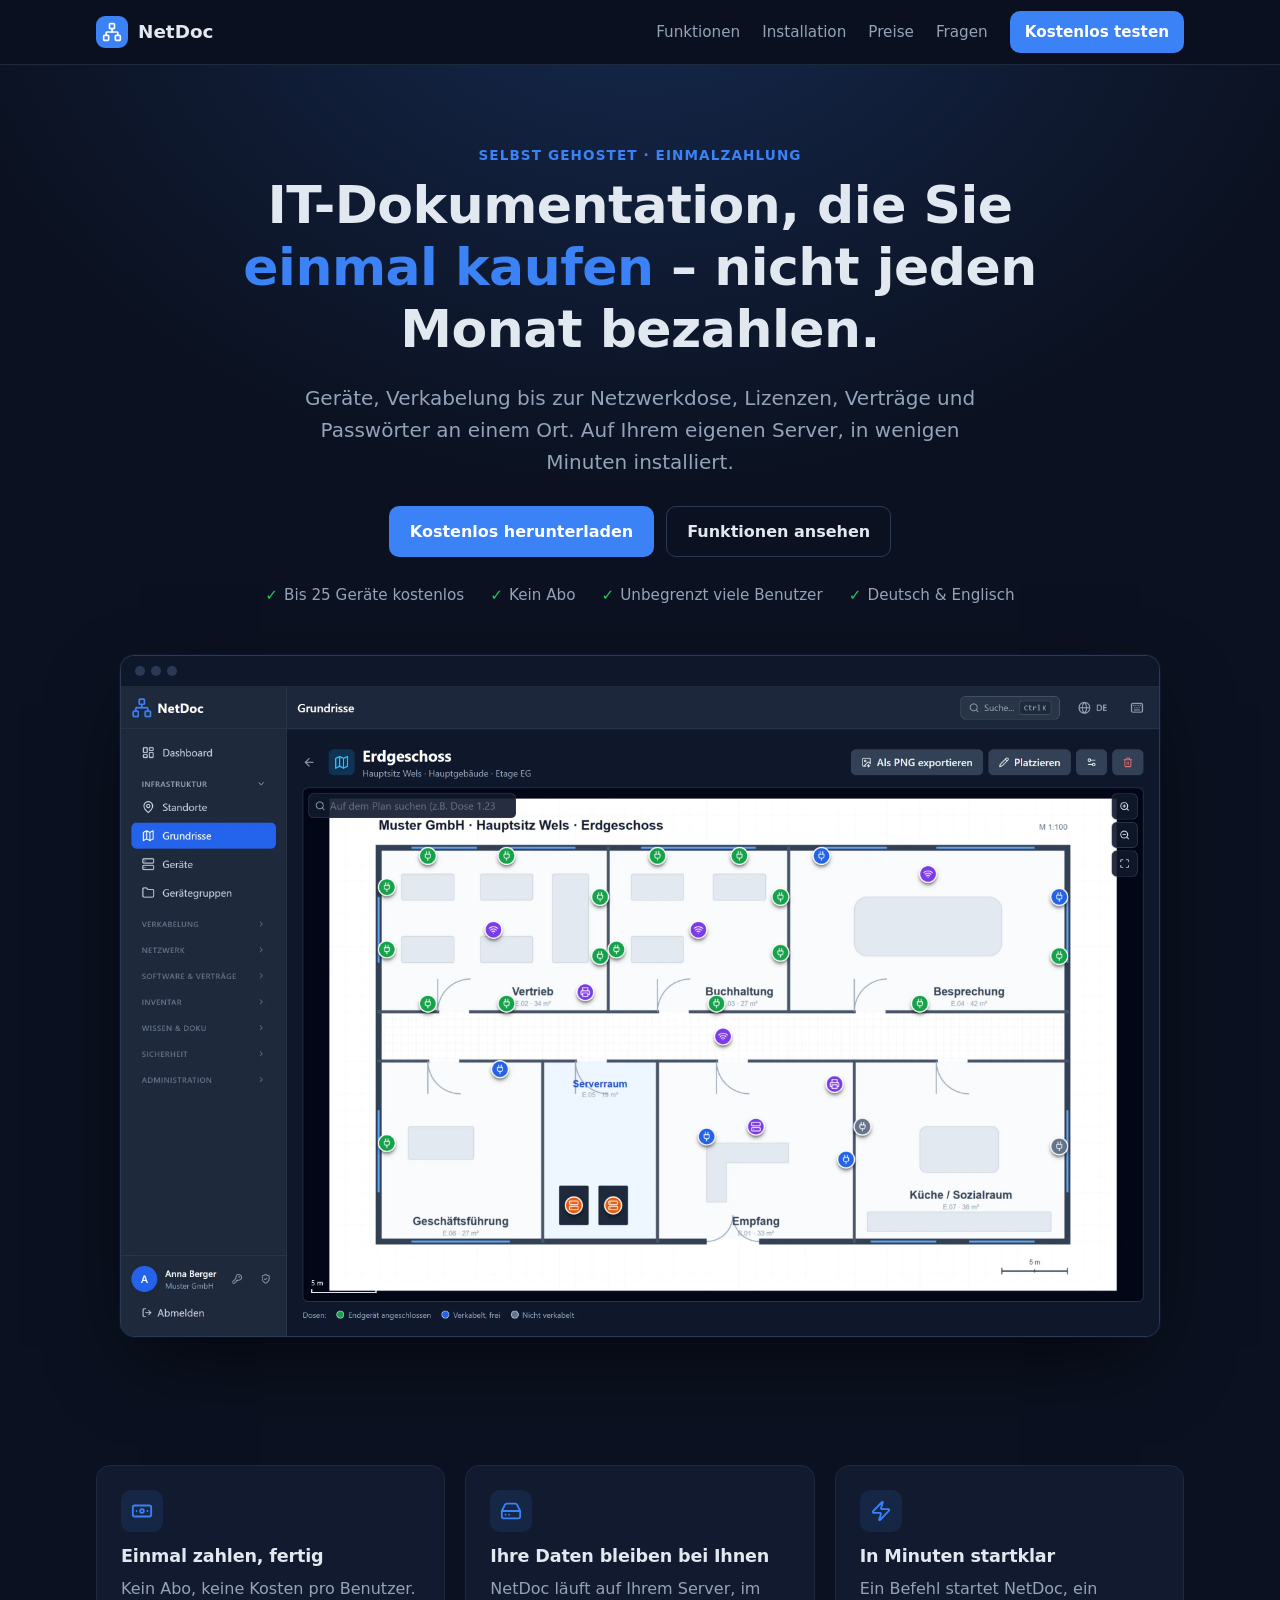
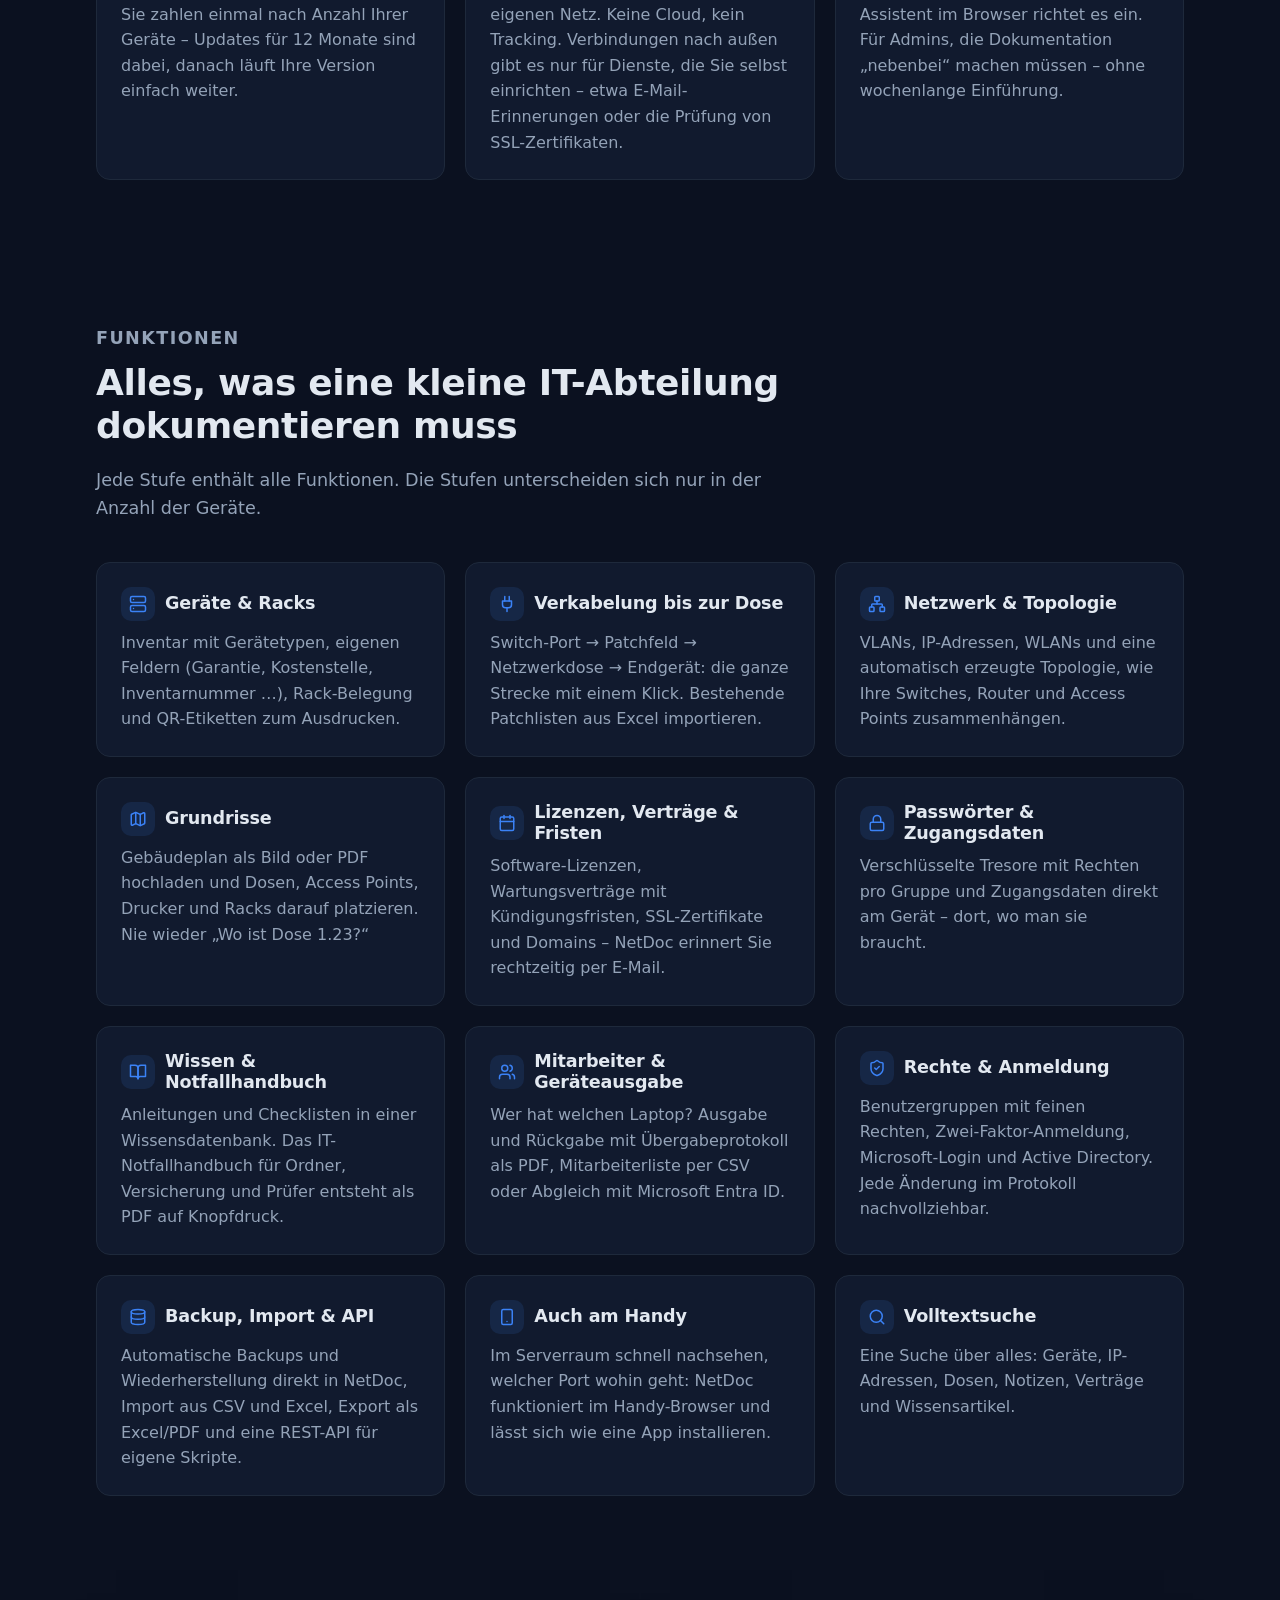
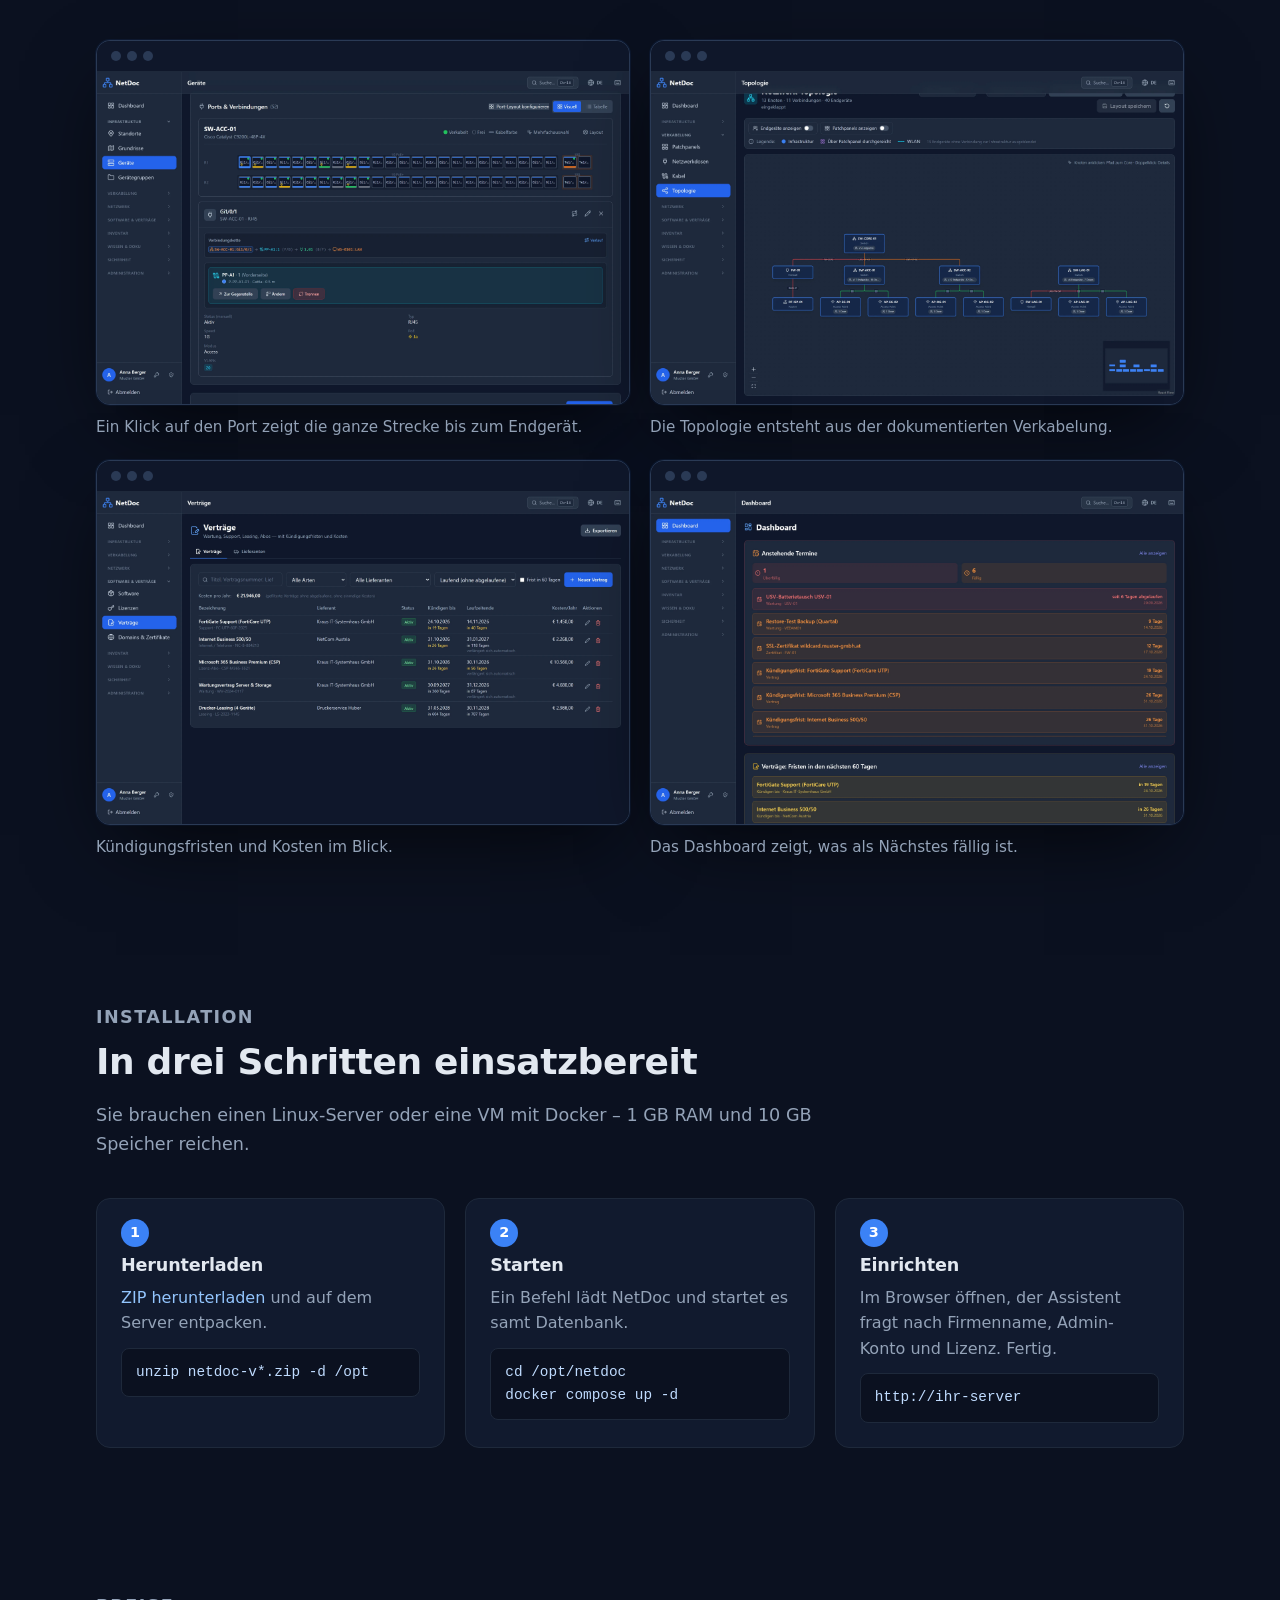
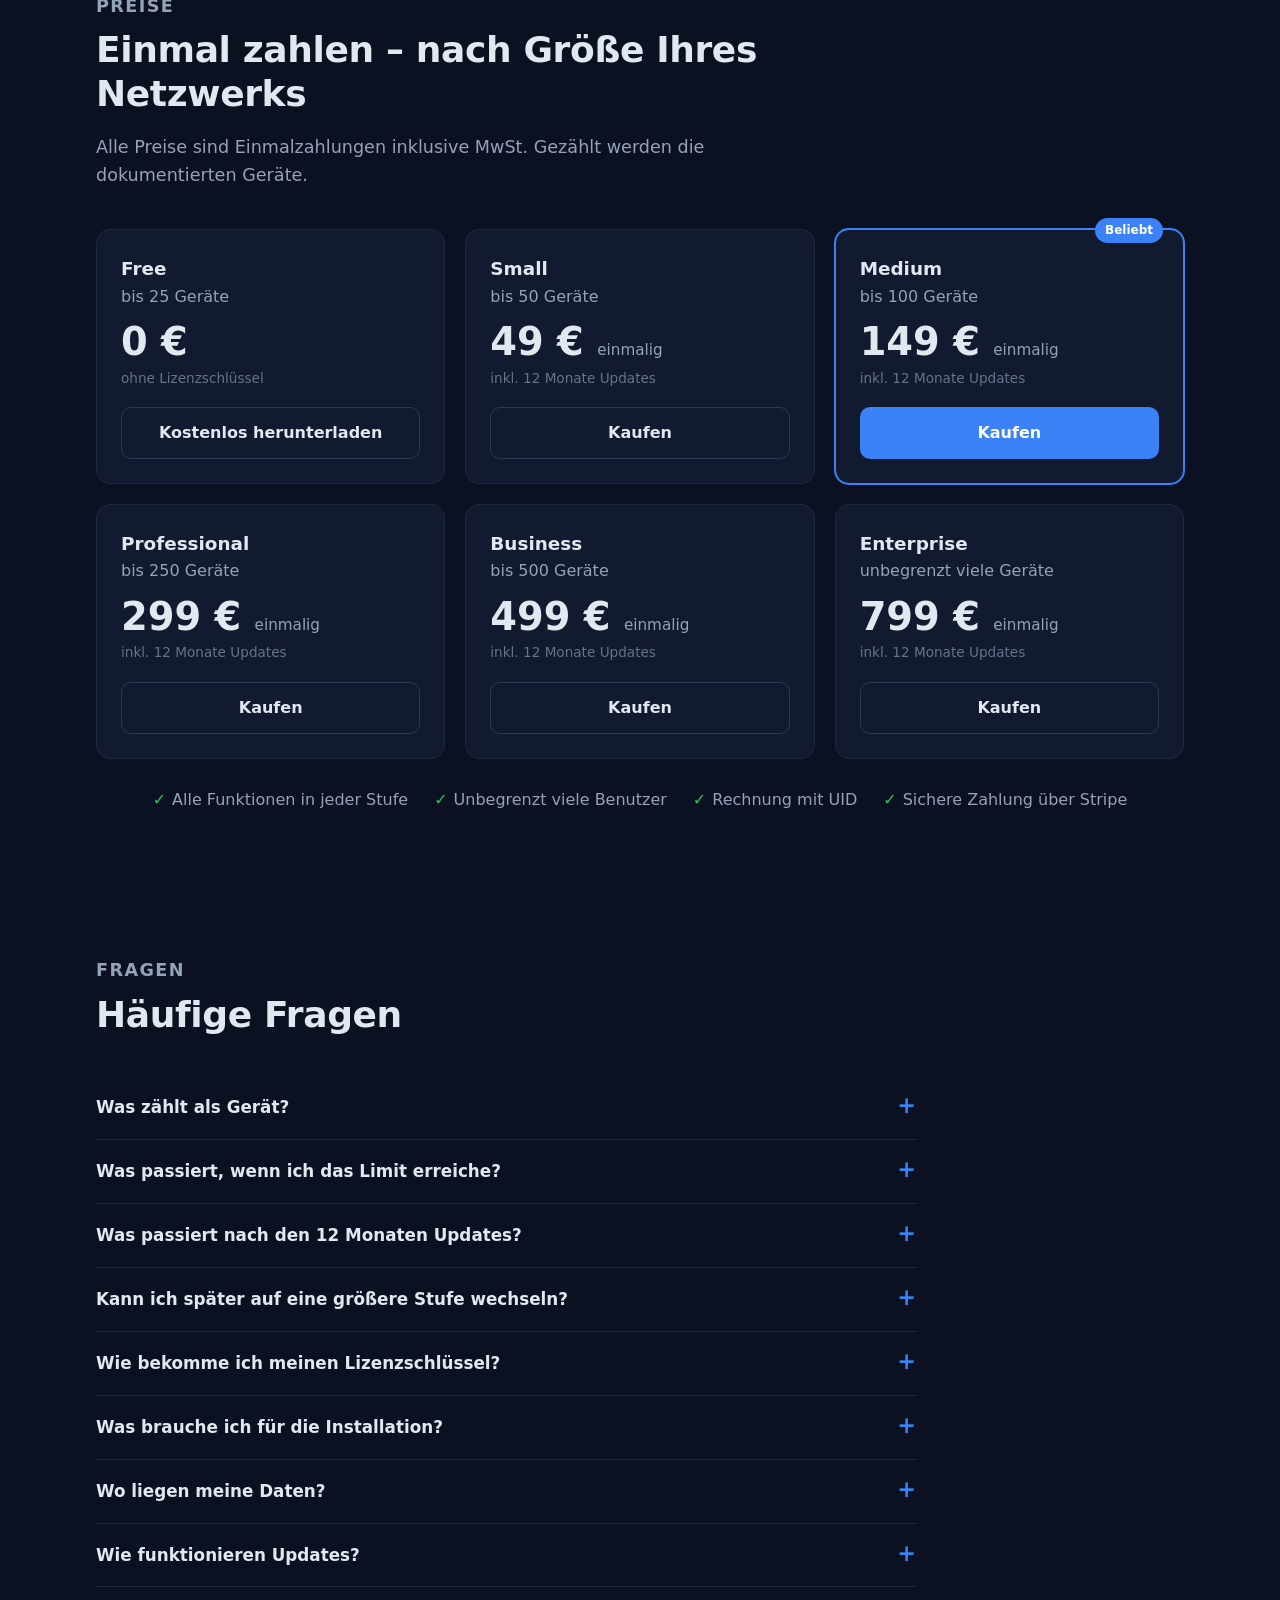
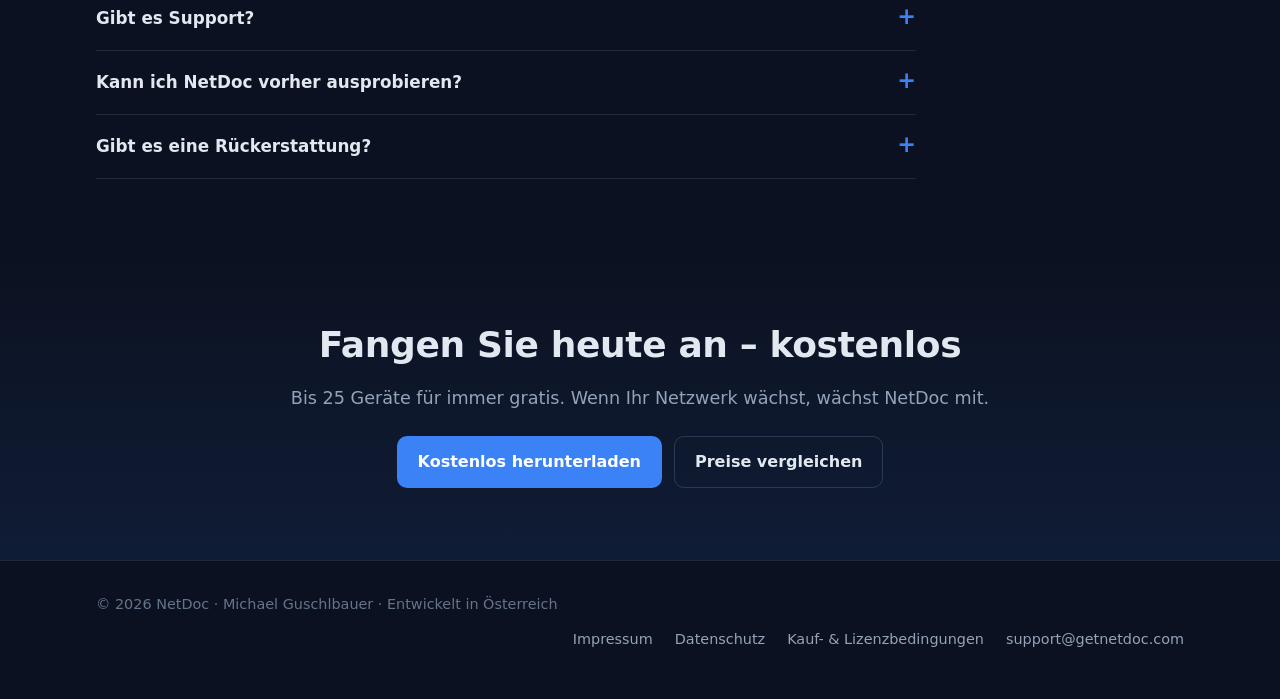
==== index.html @ 23aa2f51 "Website aktualisiert" ====
<!doctype html>
<html lang="de">
<head>
  <meta charset="utf-8">
  <meta name="viewport" content="width=device-width, initial-scale=1">
  <title>NetDoc – IT-Dokumentation ohne Abo</title>
  <meta name="description" content="Selbst gehostete IT-Dokumentation für kleine und mittlere Unternehmen: Geräte, Verkabelung bis zur Dose, Lizenzen, Verträge und Passwörter an einem Ort. Einmalzahlung, kein Abo, bis 25 Geräte kostenlos.">
  <link rel="canonical" href="https://getnetdoc.com/">
  <meta property="og:type" content="website">
  <meta property="og:url" content="https://getnetdoc.com/">
  <meta property="og:title" content="NetDoc – IT-Dokumentation ohne Abo">
  <meta property="og:description" content="Geräte, Verkabelung bis zur Dose, Lizenzen, Verträge und Passwörter an einem Ort. Selbst gehostet, Einmalzahlung, bis 25 Geräte kostenlos.">
  <meta property="og:image" content="https://getnetdoc.com/screenshots/grundriss.webp">
  <link rel="icon" href="favicon.svg" type="image/svg+xml">
  <link rel="stylesheet" href="style.css">
</head>
<body>

<header class="nav">
  <div class="wrap">
    <a class="brand" href="#top">
      <span class="logo"><svg viewBox="0 0 24 24" fill="none" stroke="#fff" stroke-width="2" stroke-linecap="round" stroke-linejoin="round"><rect x="16" y="16" width="6" height="6" rx="1"/><rect x="2" y="16" width="6" height="6" rx="1"/><rect x="9" y="2" width="6" height="6" rx="1"/><path d="M5 16v-3a1 1 0 0 1 1-1h12a1 1 0 0 1 1 1v3"/><path d="M12 12V8"/></svg></span>
      NetDoc
    </a>
    <nav class="nav-links">
      <a href="#funktionen">Funktionen</a>
      <a href="#installation">Installation</a>
      <a href="#preise">Preise</a>
      <a href="#faq">Fragen</a>
      <a class="btn btn-primary btn-sm" href="#preise">Kostenlos testen</a>
    </nav>
  </div>
</header>

<main id="top">

  <section class="hero">
    <div class="wrap">
      <p class="eyebrow">Selbst gehostet · Einmalzahlung</p>
      <h1>IT-Dokumentation, die Sie <span>einmal kaufen</span> – nicht jeden Monat bezahlen.</h1>
      <p class="lead">Geräte, Verkabelung bis zur Netzwerkdose, Lizenzen, Verträge und Passwörter an einem Ort. Auf Ihrem eigenen Server, in wenigen Minuten installiert.</p>
      <div class="ctas">
        <a class="btn btn-primary" href="https://github.com/guschlbauermichael93/getnetdoc-website/releases/latest/download/netdoc.zip">Kostenlos herunterladen</a>
        <a class="btn btn-ghost" href="#funktionen">Funktionen ansehen</a>
      </div>
      <div class="facts">
        <span>Bis 25 Geräte kostenlos</span>
        <span>Kein Abo</span>
        <span>Unbegrenzt viele Benutzer</span>
        <span>Deutsch &amp; Englisch</span>
      </div>
      <div class="shot">
        <div class="bar"><i></i><i></i><i></i></div>
        <img src="screenshots/grundriss.webp" width="1600" height="1000" alt="NetDoc: Grundriss eines Erdgeschosses mit Netzwerkdosen, Access Points, Druckern und Racks">
      </div>
    </div>
  </section>

  <section>
    <div class="wrap">
      <div class="pillars">
        <div class="card">
          <div class="icon"><svg viewBox="0 0 24 24" fill="none" stroke="currentColor" stroke-width="2" stroke-linecap="round" stroke-linejoin="round"><rect width="20" height="12" x="2" y="6" rx="2"/><circle cx="12" cy="12" r="2"/><path d="M6 12h.01M18 12h.01"/></svg></div>
          <h3>Einmal zahlen, fertig</h3>
          <p>Kein Abo, keine Kosten pro Benutzer. Sie zahlen einmal nach Anzahl Ihrer Geräte – Updates für 12 Monate sind dabei, danach läuft Ihre Version einfach weiter.</p>
        </div>
        <div class="card">
          <div class="icon"><svg viewBox="0 0 24 24" fill="none" stroke="currentColor" stroke-width="2" stroke-linecap="round" stroke-linejoin="round"><line x1="22" x2="2" y1="12" y2="12"/><path d="M5.45 5.11 2 12v6a2 2 0 0 0 2 2h16a2 2 0 0 0 2-2v-6l-3.45-6.89A2 2 0 0 0 16.76 4H7.24a2 2 0 0 0-1.79 1.11z"/><line x1="6" x2="6.01" y1="16" y2="16"/><line x1="10" x2="10.01" y1="16" y2="16"/></svg></div>
          <h3>Ihre Daten bleiben bei Ihnen</h3>
          <p>NetDoc läuft auf Ihrem Server, im eigenen Netz. Keine Cloud, kein Tracking. Verbindungen nach außen gibt es nur für Dienste, die Sie selbst einrichten – etwa E-Mail-Erinnerungen oder die Prüfung von SSL-Zertifikaten.</p>
        </div>
        <div class="card">
          <div class="icon"><svg viewBox="0 0 24 24" fill="none" stroke="currentColor" stroke-width="2" stroke-linecap="round" stroke-linejoin="round"><path d="M4 14a1 1 0 0 1-.78-1.63l9.9-10.2a.5.5 0 0 1 .86.46l-1.92 6.02A1 1 0 0 0 13 10h7a1 1 0 0 1 .78 1.63l-9.9 10.2a.5.5 0 0 1-.86-.46l1.92-6.02A1 1 0 0 0 11 14z"/></svg></div>
          <h3>In Minuten startklar</h3>
          <p>Ein Befehl startet NetDoc, ein Assistent im Browser richtet es ein. Für Admins, die Dokumentation „nebenbei“ machen müssen – ohne wochenlange Einführung.</p>
        </div>
      </div>
    </div>
  </section>

  <section id="funktionen">
    <div class="wrap">
      <div class="section-head">
        <p class="eyebrow">Funktionen</p>
        <h2>Alles, was eine kleine IT-Abteilung dokumentieren muss</h2>
        <p>Jede Stufe enthält alle Funktionen. Die Stufen unterscheiden sich nur in der Anzahl der Geräte.</p>
      </div>
      <div class="features">
        <div class="card">
          <h3><span class="icon"><svg viewBox="0 0 24 24" fill="none" stroke="currentColor" stroke-width="2" stroke-linecap="round" stroke-linejoin="round"><rect width="20" height="8" x="2" y="2" rx="2"/><rect width="20" height="8" x="2" y="14" rx="2"/><line x1="6" x2="6.01" y1="6" y2="6"/><line x1="6" x2="6.01" y1="18" y2="18"/></svg></span>Geräte &amp; Racks</h3>
          <p>Inventar mit Gerätetypen, eigenen Feldern (Garantie, Kostenstelle, Inventarnummer …), Rack-Belegung und QR-Etiketten zum Ausdrucken.</p>
        </div>
        <div class="card">
          <h3><span class="icon"><svg viewBox="0 0 24 24" fill="none" stroke="currentColor" stroke-width="2" stroke-linecap="round" stroke-linejoin="round"><path d="M12 22v-5"/><path d="M9 8V2"/><path d="M15 8V2"/><path d="M18 8v5a4 4 0 0 1-4 4h-4a4 4 0 0 1-4-4V8Z"/></svg></span>Verkabelung bis zur Dose</h3>
          <p>Switch-Port → Patchfeld → Netzwerkdose → Endgerät: die ganze Strecke mit einem Klick. Bestehende Patchlisten aus Excel importieren.</p>
        </div>
        <div class="card">
          <h3><span class="icon"><svg viewBox="0 0 24 24" fill="none" stroke="currentColor" stroke-width="2" stroke-linecap="round" stroke-linejoin="round"><rect x="16" y="16" width="6" height="6" rx="1"/><rect x="2" y="16" width="6" height="6" rx="1"/><rect x="9" y="2" width="6" height="6" rx="1"/><path d="M5 16v-3a1 1 0 0 1 1-1h12a1 1 0 0 1 1 1v3"/><path d="M12 12V8"/></svg></span>Netzwerk &amp; Topologie</h3>
          <p>VLANs, IP-Adressen, WLANs und eine automatisch erzeugte Topologie, wie Ihre Switches, Router und Access Points zusammenhängen.</p>
        </div>
        <div class="card">
          <h3><span class="icon"><svg viewBox="0 0 24 24" fill="none" stroke="currentColor" stroke-width="2" stroke-linecap="round" stroke-linejoin="round"><path d="M14.106 5.553a2 2 0 0 0 1.788 0l3.659-1.83A1 1 0 0 1 21 4.619v12.764a1 1 0 0 1-.553.894l-4.553 2.277a2 2 0 0 1-1.788 0l-4.212-2.106a2 2 0 0 0-1.788 0l-3.659 1.83A1 1 0 0 1 3 19.381V6.618a1 1 0 0 1 .553-.894l4.553-2.277a2 2 0 0 1 1.788 0z"/><path d="M15 5.764v15"/><path d="M9 3.236v15"/></svg></span>Grundrisse</h3>
          <p>Gebäudeplan als Bild oder PDF hochladen und Dosen, Access Points, Drucker und Racks darauf platzieren. Nie wieder „Wo ist Dose 1.23?“</p>
        </div>
        <div class="card">
          <h3><span class="icon"><svg viewBox="0 0 24 24" fill="none" stroke="currentColor" stroke-width="2" stroke-linecap="round" stroke-linejoin="round"><rect width="18" height="18" x="3" y="4" rx="2"/><path d="M16 2v4"/><path d="M8 2v4"/><path d="M3 10h18"/></svg></span>Lizenzen, Verträge &amp; Fristen</h3>
          <p>Software-Lizenzen, Wartungsverträge mit Kündigungsfristen, SSL-Zertifikate und Domains – NetDoc erinnert Sie rechtzeitig per E-Mail.</p>
        </div>
        <div class="card">
          <h3><span class="icon"><svg viewBox="0 0 24 24" fill="none" stroke="currentColor" stroke-width="2" stroke-linecap="round" stroke-linejoin="round"><rect width="18" height="11" x="3" y="11" rx="2" ry="2"/><path d="M7 11V7a5 5 0 0 1 10 0v4"/></svg></span>Passwörter &amp; Zugangsdaten</h3>
          <p>Verschlüsselte Tresore mit Rechten pro Gruppe und Zugangsdaten direkt am Gerät – dort, wo man sie braucht.</p>
        </div>
        <div class="card">
          <h3><span class="icon"><svg viewBox="0 0 24 24" fill="none" stroke="currentColor" stroke-width="2" stroke-linecap="round" stroke-linejoin="round"><path d="M2 3h6a4 4 0 0 1 4 4v14a3 3 0 0 0-3-3H2z"/><path d="M22 3h-6a4 4 0 0 0-4 4v14a3 3 0 0 1 3-3h7z"/></svg></span>Wissen &amp; Notfallhandbuch</h3>
          <p>Anleitungen und Checklisten in einer Wissensdatenbank. Das IT-Notfallhandbuch für Ordner, Versicherung und Prüfer entsteht als PDF auf Knopfdruck.</p>
        </div>
        <div class="card">
          <h3><span class="icon"><svg viewBox="0 0 24 24" fill="none" stroke="currentColor" stroke-width="2" stroke-linecap="round" stroke-linejoin="round"><path d="M16 21v-2a4 4 0 0 0-4-4H6a4 4 0 0 0-4 4v2"/><circle cx="9" cy="7" r="4"/><path d="M22 21v-2a4 4 0 0 0-3-3.87"/><path d="M16 3.13a4 4 0 0 1 0 7.75"/></svg></span>Mitarbeiter &amp; Geräteausgabe</h3>
          <p>Wer hat welchen Laptop? Ausgabe und Rückgabe mit Übergabeprotokoll als PDF, Mitarbeiterliste per CSV oder Abgleich mit Microsoft Entra ID.</p>
        </div>
        <div class="card">
          <h3><span class="icon"><svg viewBox="0 0 24 24" fill="none" stroke="currentColor" stroke-width="2" stroke-linecap="round" stroke-linejoin="round"><path d="M20 13c0 5-3.5 7.5-7.66 8.95a1 1 0 0 1-.67-.01C7.5 20.5 4 18 4 13V6a1 1 0 0 1 1-1c2 0 4.5-1.2 6.24-2.72a1.17 1.17 0 0 1 1.52 0C14.51 3.81 17 5 19 5a1 1 0 0 1 1 1z"/><path d="m9 12 2 2 4-4"/></svg></span>Rechte &amp; Anmeldung</h3>
          <p>Benutzergruppen mit feinen Rechten, Zwei-Faktor-Anmeldung, Microsoft-Login und Active Directory. Jede Änderung im Protokoll nachvollziehbar.</p>
        </div>
        <div class="card">
          <h3><span class="icon"><svg viewBox="0 0 24 24" fill="none" stroke="currentColor" stroke-width="2" stroke-linecap="round" stroke-linejoin="round"><ellipse cx="12" cy="5" rx="9" ry="3"/><path d="M3 5V19A9 3 0 0 0 21 19V5"/><path d="M3 12A9 3 0 0 0 21 12"/></svg></span>Backup, Import &amp; API</h3>
          <p>Automatische Backups und Wiederherstellung direkt in NetDoc, Import aus CSV und Excel, Export als Excel/PDF und eine REST-API für eigene Skripte.</p>
        </div>
        <div class="card">
          <h3><span class="icon"><svg viewBox="0 0 24 24" fill="none" stroke="currentColor" stroke-width="2" stroke-linecap="round" stroke-linejoin="round"><rect width="14" height="20" x="5" y="2" rx="2" ry="2"/><path d="M12 18h.01"/></svg></span>Auch am Handy</h3>
          <p>Im Serverraum schnell nachsehen, welcher Port wohin geht: NetDoc funktioniert im Handy-Browser und lässt sich wie eine App installieren.</p>
        </div>
        <div class="card">
          <h3><span class="icon"><svg viewBox="0 0 24 24" fill="none" stroke="currentColor" stroke-width="2" stroke-linecap="round" stroke-linejoin="round"><circle cx="11" cy="11" r="8"/><path d="m21 21-4.3-4.3"/></svg></span>Volltextsuche</h3>
          <p>Eine Suche über alles: Geräte, IP-Adressen, Dosen, Notizen, Verträge und Wissensartikel.</p>
        </div>
      </div>
    </div>
  </section>

  <section>
    <div class="wrap">
      <div class="gallery">
        <figure>
          <div class="shot"><div class="bar"><i></i><i></i><i></i></div><img src="screenshots/ports.webp" width="1600" height="1000" loading="lazy" alt="Switch mit 48 Ports und Verbindungskette von Port Gi1/0/1 über Patchfeld und Dose bis zum PC"></div>
          <figcaption>Ein Klick auf den Port zeigt die ganze Strecke bis zum Endgerät.</figcaption>
        </figure>
        <figure>
          <div class="shot"><div class="bar"><i></i><i></i><i></i></div><img src="screenshots/topologie.webp" width="1600" height="1000" loading="lazy" alt="Netzwerk-Topologie mit Firewall, Core-Switch, Access-Switches und Access Points"></div>
          <figcaption>Die Topologie entsteht aus der dokumentierten Verkabelung.</figcaption>
        </figure>
        <figure>
          <div class="shot"><div class="bar"><i></i><i></i><i></i></div><img src="screenshots/vertraege.webp" width="1600" height="1000" loading="lazy" alt="Vertragsliste mit Kündigungsfristen, Laufzeitende und Kosten pro Jahr"></div>
          <figcaption>Kündigungsfristen und Kosten im Blick.</figcaption>
        </figure>
        <figure>
          <div class="shot"><div class="bar"><i></i><i></i><i></i></div><img src="screenshots/dashboard.webp" width="1600" height="1000" loading="lazy" alt="Dashboard mit überfälligen und fälligen Terminen"></div>
          <figcaption>Das Dashboard zeigt, was als Nächstes fällig ist.</figcaption>
        </figure>
      </div>
    </div>
  </section>

  <section id="installation">
    <div class="wrap">
      <div class="section-head">
        <p class="eyebrow">Installation</p>
        <h2>In drei Schritten einsatzbereit</h2>
        <p>Sie brauchen einen Linux-Server oder eine VM mit Docker – 1 GB RAM und 10 GB Speicher reichen.</p>
      </div>
      <div class="steps">
        <div class="card">
          <h3>Herunterladen</h3>
          <p><a href="https://github.com/guschlbauermichael93/getnetdoc-website/releases/latest/download/netdoc.zip">ZIP herunterladen</a> und auf dem Server entpacken.</p>
          <pre class="cmd">unzip netdoc-v*.zip -d /opt</pre>
        </div>
        <div class="card">
          <h3>Starten</h3>
          <p>Ein Befehl lädt NetDoc und startet es samt Datenbank.</p>
          <pre class="cmd">cd /opt/netdoc
docker compose up -d</pre>
        </div>
        <div class="card">
          <h3>Einrichten</h3>
          <p>Im Browser öffnen, der Assistent fragt nach Firmenname, Admin-Konto und Lizenz. Fertig.</p>
          <pre class="cmd">http://ihr-server</pre>
        </div>
      </div>
    </div>
  </section>

  <section id="preise">
    <div class="wrap">
      <div class="section-head">
        <p class="eyebrow">Preise</p>
        <h2>Einmal zahlen – nach Größe Ihres Netzwerks</h2>
        <p>Alle Preise sind Einmalzahlungen inklusive MwSt. Gezählt werden die dokumentierten Geräte.</p>
      </div>
      <div class="prices">
        <div class="card price">
          <div class="tier">Free</div>
          <div class="devices">bis 25 Geräte</div>
          <div class="amount">0 €</div>
          <div class="note">ohne Lizenzschlüssel</div>
          <a class="btn btn-ghost" href="#" data-checkout="free">Kostenlos herunterladen</a>
        </div>
        <div class="card price">
          <div class="tier">Small</div>
          <div class="devices">bis 50 Geräte</div>
          <div class="amount">49 € <small>einmalig</small></div>
          <div class="note">inkl. 12 Monate Updates</div>
          <a class="btn btn-ghost" href="#" data-checkout="small">Kaufen</a>
        </div>
        <div class="card price featured">
          <span class="badge">Beliebt</span>
          <div class="tier">Medium</div>
          <div class="devices">bis 100 Geräte</div>
          <div class="amount">149 € <small>einmalig</small></div>
          <div class="note">inkl. 12 Monate Updates</div>
          <a class="btn btn-primary" href="#" data-checkout="medium">Kaufen</a>
        </div>
        <div class="card price">
          <div class="tier">Professional</div>
          <div class="devices">bis 250 Geräte</div>
          <div class="amount">299 € <small>einmalig</small></div>
          <div class="note">inkl. 12 Monate Updates</div>
          <a class="btn btn-ghost" href="#" data-checkout="professional">Kaufen</a>
        </div>
        <div class="card price">
          <div class="tier">Business</div>
          <div class="devices">bis 500 Geräte</div>
          <div class="amount">499 € <small>einmalig</small></div>
          <div class="note">inkl. 12 Monate Updates</div>
          <a class="btn btn-ghost" href="#" data-checkout="business">Kaufen</a>
        </div>
        <div class="card price">
          <div class="tier">Enterprise</div>
          <div class="devices">unbegrenzt viele Geräte</div>
          <div class="amount">799 € <small>einmalig</small></div>
          <div class="note">inkl. 12 Monate Updates</div>
          <a class="btn btn-ghost" href="#" data-checkout="enterprise">Kaufen</a>
        </div>
      </div>
      <div class="included">
        <span>Alle Funktionen in jeder Stufe</span>
        <span>Unbegrenzt viele Benutzer</span>
        <span>Rechnung mit UID</span>
        <span>Sichere Zahlung über Stripe</span>
      </div>
    </div>
  </section>

  <section id="faq">
    <div class="wrap">
      <div class="section-head">
        <p class="eyebrow">Fragen</p>
        <h2>Häufige Fragen</h2>
      </div>
      <div class="faq">
        <details>
          <summary>Was zählt als Gerät?</summary>
          <p>Jedes Gerät, das Sie in NetDoc anlegen: Switches, Router, Server, PCs, Drucker, Access Points usw. Patchfelder, Netzwerkdosen, Kabel, Racks, Software und Verträge zählen nicht.</p>
        </details>
        <details>
          <summary>Was passiert, wenn ich das Limit erreiche?</summary>
          <p>Alles bleibt lesbar und bearbeitbar – nur neue Geräte lassen sich nicht mehr anlegen. Mit einem größeren Lizenzschlüssel geht es sofort weiter, ohne Neuinstallation.</p>
        </details>
        <details>
          <summary>Was passiert nach den 12 Monaten Updates?</summary>
          <p>Ihre installierte Version läuft unbegrenzt weiter, ohne Einschränkung. Nur für neuere Versionen ist eine Verlängerung der Updates nötig.</p>
        </details>
        <details>
          <summary>Kann ich später auf eine größere Stufe wechseln?</summary>
          <p>Ja. Sie zahlen nur die Differenz zur größeren Stufe – eine kurze E-Mail genügt, Sie bekommen einen neuen Schlüssel.</p>
        </details>
        <details>
          <summary>Wie bekomme ich meinen Lizenzschlüssel?</summary>
          <p>NetDoc selbst laden Sie jederzeit kostenlos herunter. Nach dem Kauf erhalten Sie Ihren persönlichen Lizenzschlüssel per E-Mail, in der Regel innerhalb von 24 Stunden. Eingetragen wird er im Setup-Assistenten oder später unter Einstellungen → Lizenz.</p>
        </details>
        <details>
          <summary>Was brauche ich für die Installation?</summary>
          <p>Einen Linux-Server oder eine VM mit Docker und Docker Compose (getestet mit Ubuntu und Debian), 1 GB RAM und 10 GB Speicher. Läuft auf Intel/AMD und ARM. Eine Internetverbindung ist nur zum Herunterladen und für Updates nötig.</p>
        </details>
        <details>
          <summary>Wo liegen meine Daten?</summary>
          <p>Ausschließlich auf Ihrem Server. NetDoc schickt keine Daten an uns oder an Dritte. Passwörter und Zugangsdaten werden verschlüsselt gespeichert.</p>
        </details>
        <details>
          <summary>Wie funktionieren Updates?</summary>
          <p>Mit zwei Befehlen: <code>docker compose pull</code> und <code>docker compose up -d</code>. Datenbank-Änderungen spielt NetDoc beim Start automatisch ein. Vorher ein Backup anzulegen, geht mit einem Klick unter Einstellungen → Backup.</p>
        </details>
        <details>
          <summary>Gibt es Support?</summary>
          <p>Bei Fragen zur Installation und bei Fehlern helfen wir per E-Mail an <a href="mailto:support@getnetdoc.com">support@getnetdoc.com</a> – nach bestem Bemühen, ohne garantierte Reaktionszeiten. Die ausführliche Anleitung liegt jedem Download bei.</p>
        </details>
        <details>
          <summary>Kann ich NetDoc vorher ausprobieren?</summary>
          <p>Ja – die Free-Version hat alle Funktionen und ist bis 25 Geräte dauerhaft kostenlos. Wenn sie Ihnen gefällt, tragen Sie einfach einen Lizenzschlüssel ein, Ihre Daten bleiben erhalten.</p>
        </details>
        <details>
          <summary>Gibt es eine Rückerstattung?</summary>
          <p>Wenn NetDoc nicht passt, erstatten wir den Kaufpreis innerhalb von 14 Tagen ohne Angabe von Gründen.</p>
        </details>
      </div>
    </div>
  </section>

  <section class="cta-band">
    <div class="wrap">
      <h2>Fangen Sie heute an – kostenlos</h2>
      <p>Bis 25 Geräte für immer gratis. Wenn Ihr Netzwerk wächst, wächst NetDoc mit.</p>
      <div class="ctas">
        <a class="btn btn-primary" href="#" data-checkout="free">Kostenlos herunterladen</a>
        <a class="btn btn-ghost" href="#preise">Preise vergleichen</a>
      </div>
    </div>
  </section>

</main>

<footer>
  <div class="wrap">
    <span>© 2026 NetDoc · Michael Guschlbauer · Entwickelt in Österreich</span>
    <nav>
      <a href="impressum.html">Impressum</a>
      <a href="datenschutz.html">Datenschutz</a>
      <a href="kaufbedingungen.html">Kauf- &amp; Lizenzbedingungen</a>
      <a href="mailto:support@getnetdoc.com">support@getnetdoc.com</a>
    </nav>
  </div>
</footer>

<script>
  // Kauf-Links: Stripe → Produkt → Payment Link (je Stufe einer). free = Download (immer neuestes ZIP)
  const CHECKOUT = {
    free: 'https://github.com/guschlbauermichael93/getnetdoc-website/releases/latest/download/netdoc.zip',
    small: '',
    medium: '',
    professional: '',
    business: '',
    enterprise: '',
  };
  document.querySelectorAll('[data-checkout]').forEach((a) => {
    const url = CHECKOUT[a.dataset.checkout];
    if (url) a.href = url;
    else a.addEventListener('click', (e) => { e.preventDefault(); a.textContent = 'Bald verfügbar'; });
  });
</script>
</body>
</html>
---- style.css ----
/* NetDoc — Produktseite. Bewusst ohne externe Schriften/Skripte (DSGVO). */
:root {
  --bg: #0b1120;
  --bg-2: #0f172a;
  --card: #111a2e;
  --card-2: #16213a;
  --line: #1e293b;
  --line-2: #2a3a55;
  --text: #e2e8f0;
  --muted: #94a3b8;
  --dim: #64748b;
  --primary: #3b82f6;
  --primary-2: #2563eb;
  --accent: #22c55e;
  --warn: #facc15;
  --radius: 14px;
  --max: 1120px;
}

* { box-sizing: border-box; }
html { scroll-behavior: smooth; }
body {
  margin: 0;
  background: var(--bg);
  color: var(--text);
  font: 16px/1.6 system-ui, -apple-system, "Segoe UI", Roboto, "Helvetica Neue", Arial, sans-serif;
  -webkit-font-smoothing: antialiased;
}
a { color: #93c5fd; text-decoration: none; }
a:hover { text-decoration: underline; }
img { max-width: 100%; display: block; }
h1, h2, h3 { line-height: 1.2; margin: 0 0 .5em; letter-spacing: -0.01em; }
h1 { font-size: clamp(2rem, 5vw, 3.25rem); }
h2 { font-size: clamp(1.6rem, 3.5vw, 2.25rem); }
h3 { font-size: 1.1rem; }
p { margin: 0 0 1em; }
code, pre { font-family: ui-monospace, SFMono-Regular, Consolas, "Liberation Mono", monospace; }

.wrap { max-width: var(--max); margin: 0 auto; padding: 0 16px; }
section { padding: 72px 0; }
.section-head { max-width: 720px; margin-bottom: 40px; }
.section-head p { color: var(--muted); font-size: 1.1rem; }
.eyebrow { color: var(--primary); font-weight: 600; font-size: .85rem; letter-spacing: .08em; text-transform: uppercase; margin-bottom: .5em; }

/* Platzhalter, die vor dem Veröffentlichen ersetzt werden müssen */
.todo { background: var(--warn); color: #1a1a1a; padding: 0 .3em; border-radius: 4px; font-weight: 600; }

/* Kopfzeile */
.nav {
  position: sticky; top: 0; z-index: 10;
  background: rgba(11, 17, 32, .85);
  backdrop-filter: blur(10px);
  border-bottom: 1px solid var(--line);
}
.nav .wrap { display: flex; align-items: center; gap: 24px; height: 64px; }
.brand { display: flex; align-items: center; gap: 10px; color: var(--text); font-weight: 700; font-size: 1.15rem; }
.brand:hover { text-decoration: none; }
.brand .logo { width: 32px; height: 32px; border-radius: 9px; background: var(--primary); display: grid; place-items: center; }
.brand .logo svg { width: 20px; height: 20px; }
.nav-links { display: flex; gap: 22px; margin-left: auto; align-items: center; }
.nav-links a { color: var(--muted); font-size: .95rem; }
.nav-links a:hover { color: var(--text); text-decoration: none; }
.nav-links a.btn-primary, .nav-links a.btn-primary:hover { color: #fff; }

.btn {
  display: inline-flex; align-items: center; justify-content: center; gap: 8px;
  padding: 12px 20px; border-radius: 10px; font-weight: 600; font-size: 1rem;
  border: 1px solid transparent; cursor: pointer; white-space: nowrap;
}
.btn:hover { text-decoration: none; }
.btn-primary { background: var(--primary); color: #fff; }
.btn-primary:hover { background: var(--primary-2); }
.btn-ghost { background: transparent; color: var(--text); border-color: var(--line-2); }
.btn-ghost:hover { background: var(--card); }
.btn-sm { padding: 8px 14px; font-size: .9rem; }

/* Hero */
.hero { padding: 80px 0 56px; background: radial-gradient(ellipse 80% 60% at 50% -10%, rgba(59,130,246,.22), transparent 70%); }
.hero .wrap { text-align: center; }
.hero h1 { max-width: 820px; margin: 0 auto .4em; }
.hero h1 span { color: var(--primary); }
.hero .lead { color: var(--muted); font-size: clamp(1.05rem, 2.2vw, 1.25rem); max-width: 720px; margin: 0 auto 28px; }
.hero .ctas { display: flex; gap: 12px; justify-content: center; flex-wrap: wrap; }
.hero .facts { display: flex; gap: 10px 26px; justify-content: center; flex-wrap: wrap; margin-top: 26px; color: var(--muted); font-size: .95rem; }
.hero .facts span::before { content: "✓"; color: var(--accent); font-weight: 700; margin-right: 6px; }

.shot {
  margin: 48px auto 0; max-width: 1040px;
  border: 1px solid var(--line-2); border-radius: var(--radius);
  background: var(--card); overflow: hidden;
  box-shadow: 0 30px 80px -20px rgba(0,0,0,.7), 0 0 0 1px rgba(59,130,246,.08);
}
.shot .bar { display: flex; gap: 6px; padding: 10px 14px; border-bottom: 1px solid var(--line); background: var(--bg-2); }
.shot .bar i { width: 10px; height: 10px; border-radius: 50%; background: var(--line-2); }
.shot img, .shot .placeholder { aspect-ratio: 16 / 10; width: 100%; height: auto; object-fit: cover; object-position: top left; }
.placeholder {
  display: grid; place-items: center; text-align: center; padding: 24px;
  color: var(--dim); font-size: .95rem;
  background: repeating-linear-gradient(45deg, var(--card), var(--card) 12px, var(--card-2) 12px, var(--card-2) 24px);
}

/* Vorteile */
.pillars { display: grid; grid-template-columns: repeat(3, 1fr); gap: 20px; }
.card { background: var(--card); border: 1px solid var(--line); border-radius: var(--radius); padding: 24px; }
.card p { color: var(--muted); margin: 0; }
.icon { width: 42px; height: 42px; border-radius: 10px; display: grid; place-items: center; background: rgba(59,130,246,.12); color: var(--primary); margin-bottom: 14px; }
.icon svg { width: 22px; height: 22px; }

/* Funktionen */
.features { display: grid; grid-template-columns: repeat(3, 1fr); gap: 20px; }
.features .card h3 { display: flex; align-items: center; gap: 10px; }
.features .card .icon { margin: 0; width: 34px; height: 34px; flex: none; }
.features .card .icon svg { width: 18px; height: 18px; }
.features .card p { margin-top: 8px; }

/* Bildergalerie */
.gallery { display: grid; grid-template-columns: repeat(2, 1fr); gap: 20px; }
.gallery figure { margin: 0; }
.gallery .shot { margin: 0; }
.gallery figcaption { color: var(--muted); font-size: .95rem; margin-top: 10px; }

/* Installation */
.steps { display: grid; grid-template-columns: repeat(3, 1fr); gap: 20px; counter-reset: step; }
.steps .card { position: relative; padding-top: 56px; }
.steps .card::before {
  counter-increment: step; content: counter(step);
  position: absolute; top: 20px; left: 24px;
  width: 28px; height: 28px; border-radius: 50%;
  background: var(--primary); color: #fff; font-weight: 700; font-size: .9rem;
  display: grid; place-items: center;
}
pre.cmd {
  margin: 12px 0 0; padding: 12px 14px; border-radius: 8px;
  background: var(--bg); border: 1px solid var(--line); color: #bfdbfe;
  font-size: .9rem; overflow-x: auto;
}

/* Preise */
.prices { display: grid; grid-template-columns: repeat(3, 1fr); gap: 20px; }
.price { display: flex; flex-direction: column; }
.price.featured { border-color: var(--primary); box-shadow: 0 0 0 1px var(--primary); position: relative; }
.price .badge { position: absolute; top: -12px; right: 20px; background: var(--primary); color: #fff; font-size: .75rem; font-weight: 700; padding: 3px 10px; border-radius: 999px; }
.price .tier { font-weight: 700; font-size: 1.15rem; }
.price .devices { color: var(--muted); margin-bottom: 14px; }
.price .amount { font-size: 2.4rem; font-weight: 800; line-height: 1; }
.price .amount small { font-size: .95rem; font-weight: 500; color: var(--muted); }
.price .note { color: var(--dim); font-size: .85rem; margin: 6px 0 18px; }
.price .btn { margin-top: auto; }
.included { margin-top: 28px; display: flex; flex-wrap: wrap; gap: 10px 26px; justify-content: center; color: var(--muted); }
.included span::before { content: "✓"; color: var(--accent); font-weight: 700; margin-right: 6px; }

/* FAQ */
.faq { max-width: 820px; }
.faq details { border-bottom: 1px solid var(--line); padding: 18px 0; }
.faq summary { cursor: pointer; font-weight: 600; font-size: 1.05rem; list-style: none; display: flex; justify-content: space-between; gap: 16px; }
.faq summary::-webkit-details-marker { display: none; }
.faq summary::after { content: "+"; color: var(--primary); font-size: 1.4rem; line-height: 1; }
.faq details[open] summary::after { content: "−"; }
.faq details p { color: var(--muted); margin: 12px 0 0; }

/* Abschluss */
.cta-band { text-align: center; background: linear-gradient(180deg, transparent, rgba(59,130,246,.10)); }
.cta-band p { color: var(--muted); font-size: 1.1rem; }
.cta-band .ctas { display: flex; gap: 12px; justify-content: center; flex-wrap: wrap; margin-top: 24px; }

/* Fußzeile */
footer { border-top: 1px solid var(--line); padding: 32px 0 48px; color: var(--dim); font-size: .9rem; }
footer .wrap { display: flex; flex-wrap: wrap; gap: 12px 28px; align-items: center; }
footer nav { display: flex; flex-wrap: wrap; gap: 8px 22px; margin-left: auto; }
footer a { color: var(--muted); }

/* Rechtstexte */
.legal { max-width: 760px; padding-top: 48px; }
.legal h1 { font-size: 2rem; margin-bottom: 24px; }
.legal h2 { font-size: 1.25rem; margin-top: 32px; }
.legal p, .legal li { color: #cbd5e1; }
.legal ul { padding-left: 1.2em; }

@media (max-width: 900px) {
  .pillars, .features, .steps, .prices { grid-template-columns: 1fr 1fr; }
}
@media (max-width: 640px) {
  section { padding: 56px 0; }
  .nav-links a:not(.btn) { display: none; }
  .pillars, .features, .steps, .prices, .gallery { grid-template-columns: 1fr; }
  .hero { padding-top: 56px; }
  footer nav { margin-left: 0; }
}
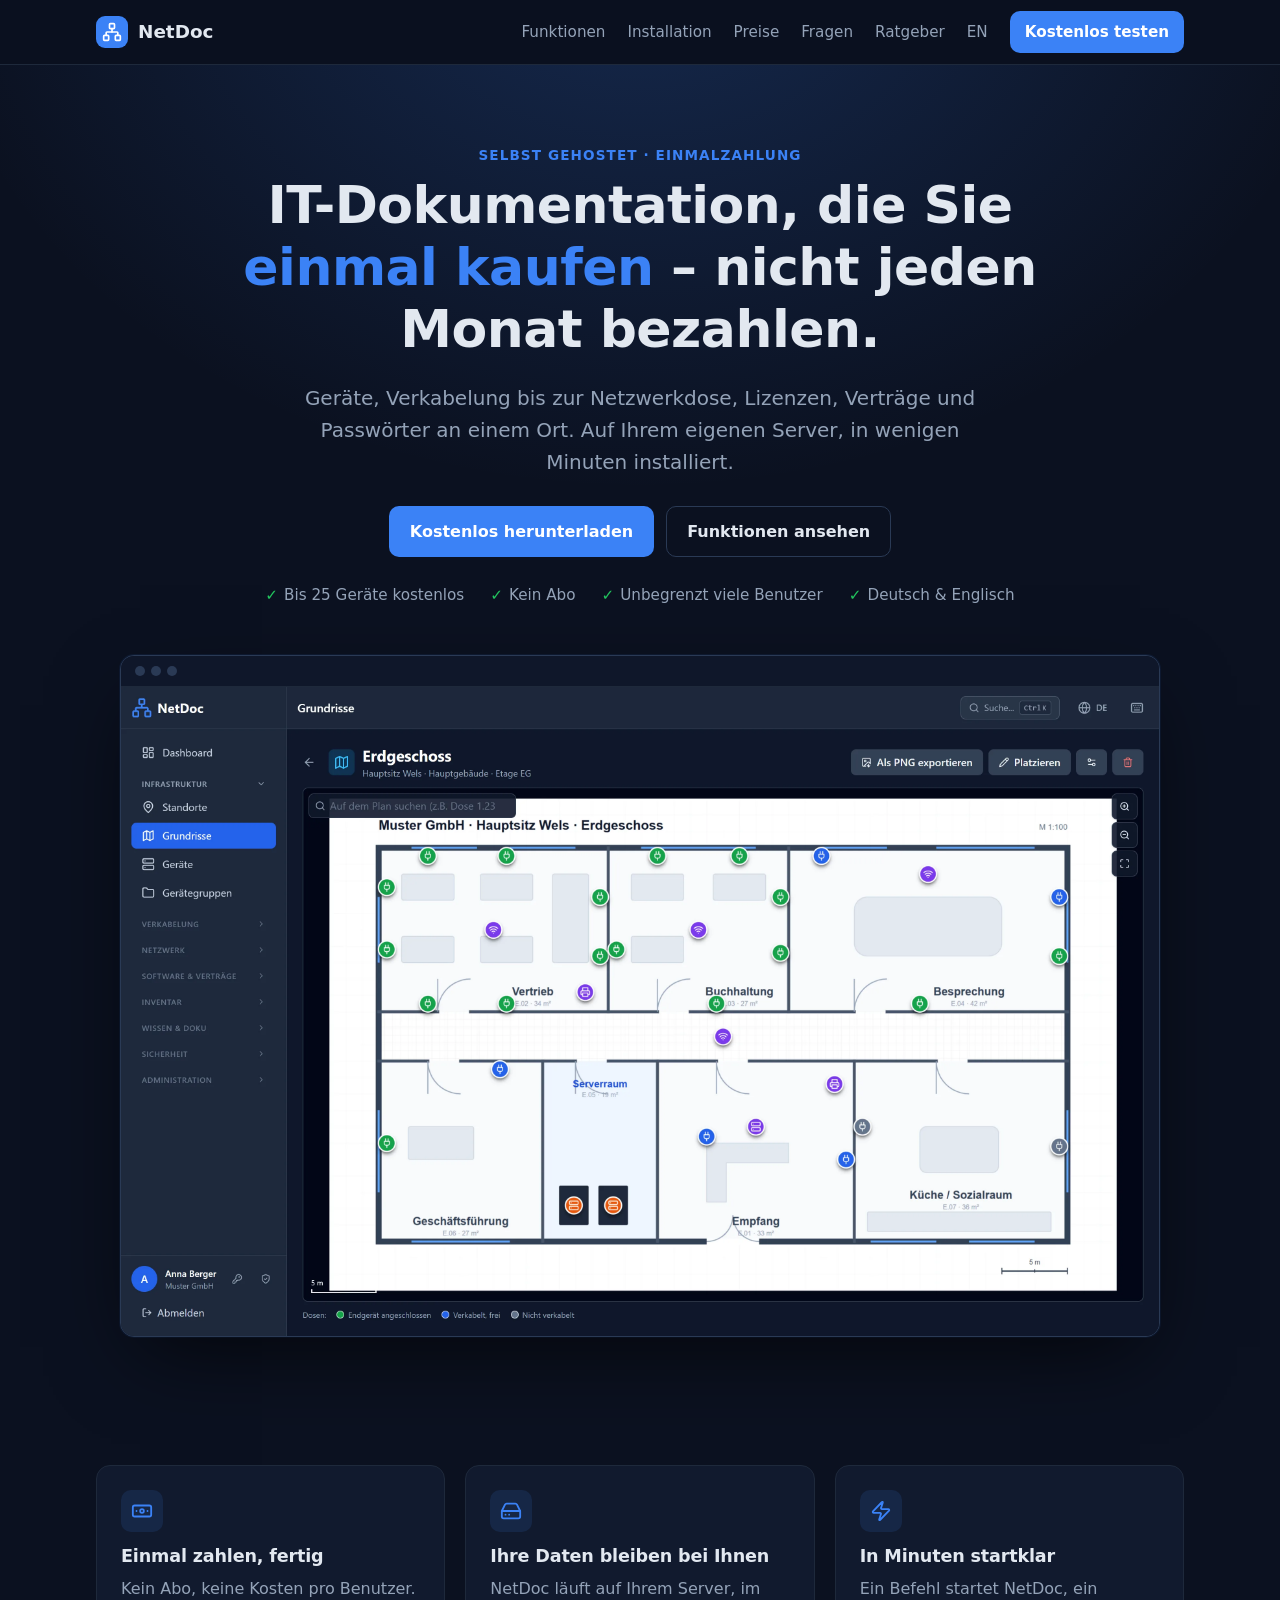
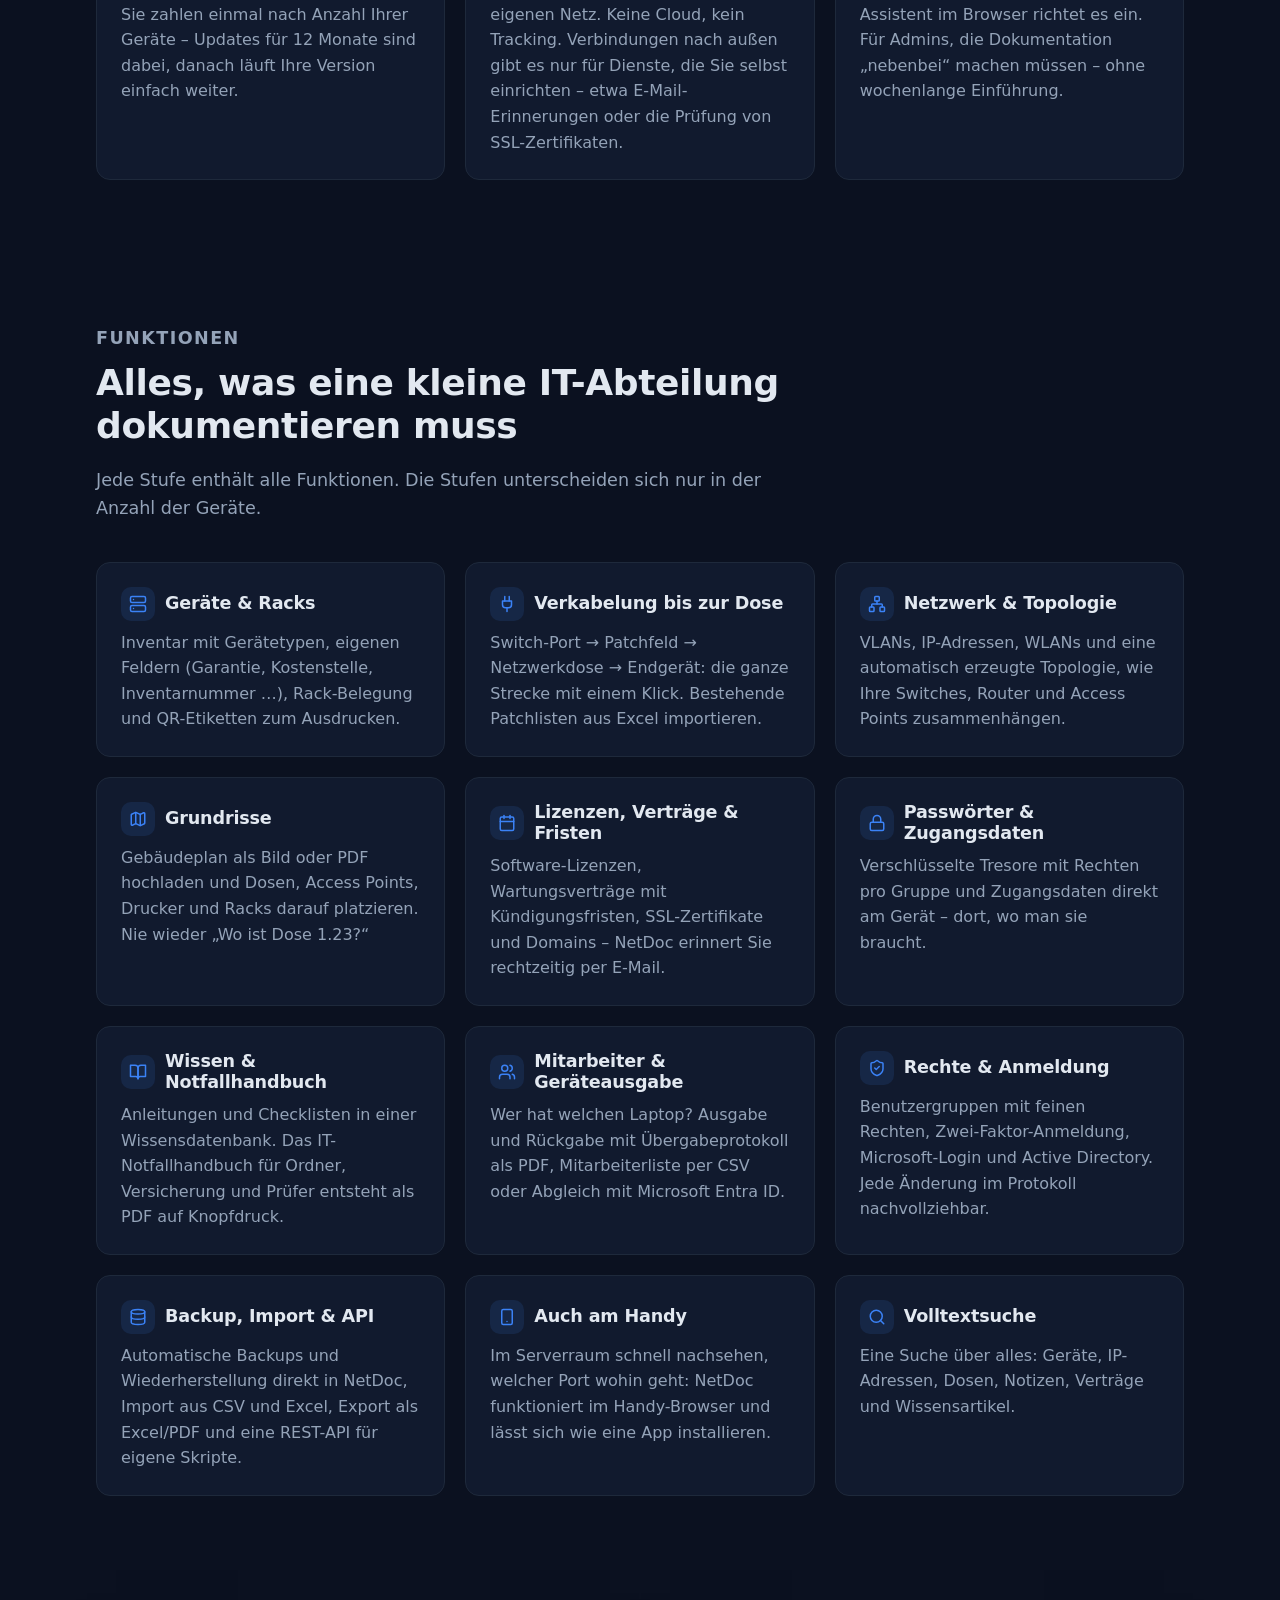
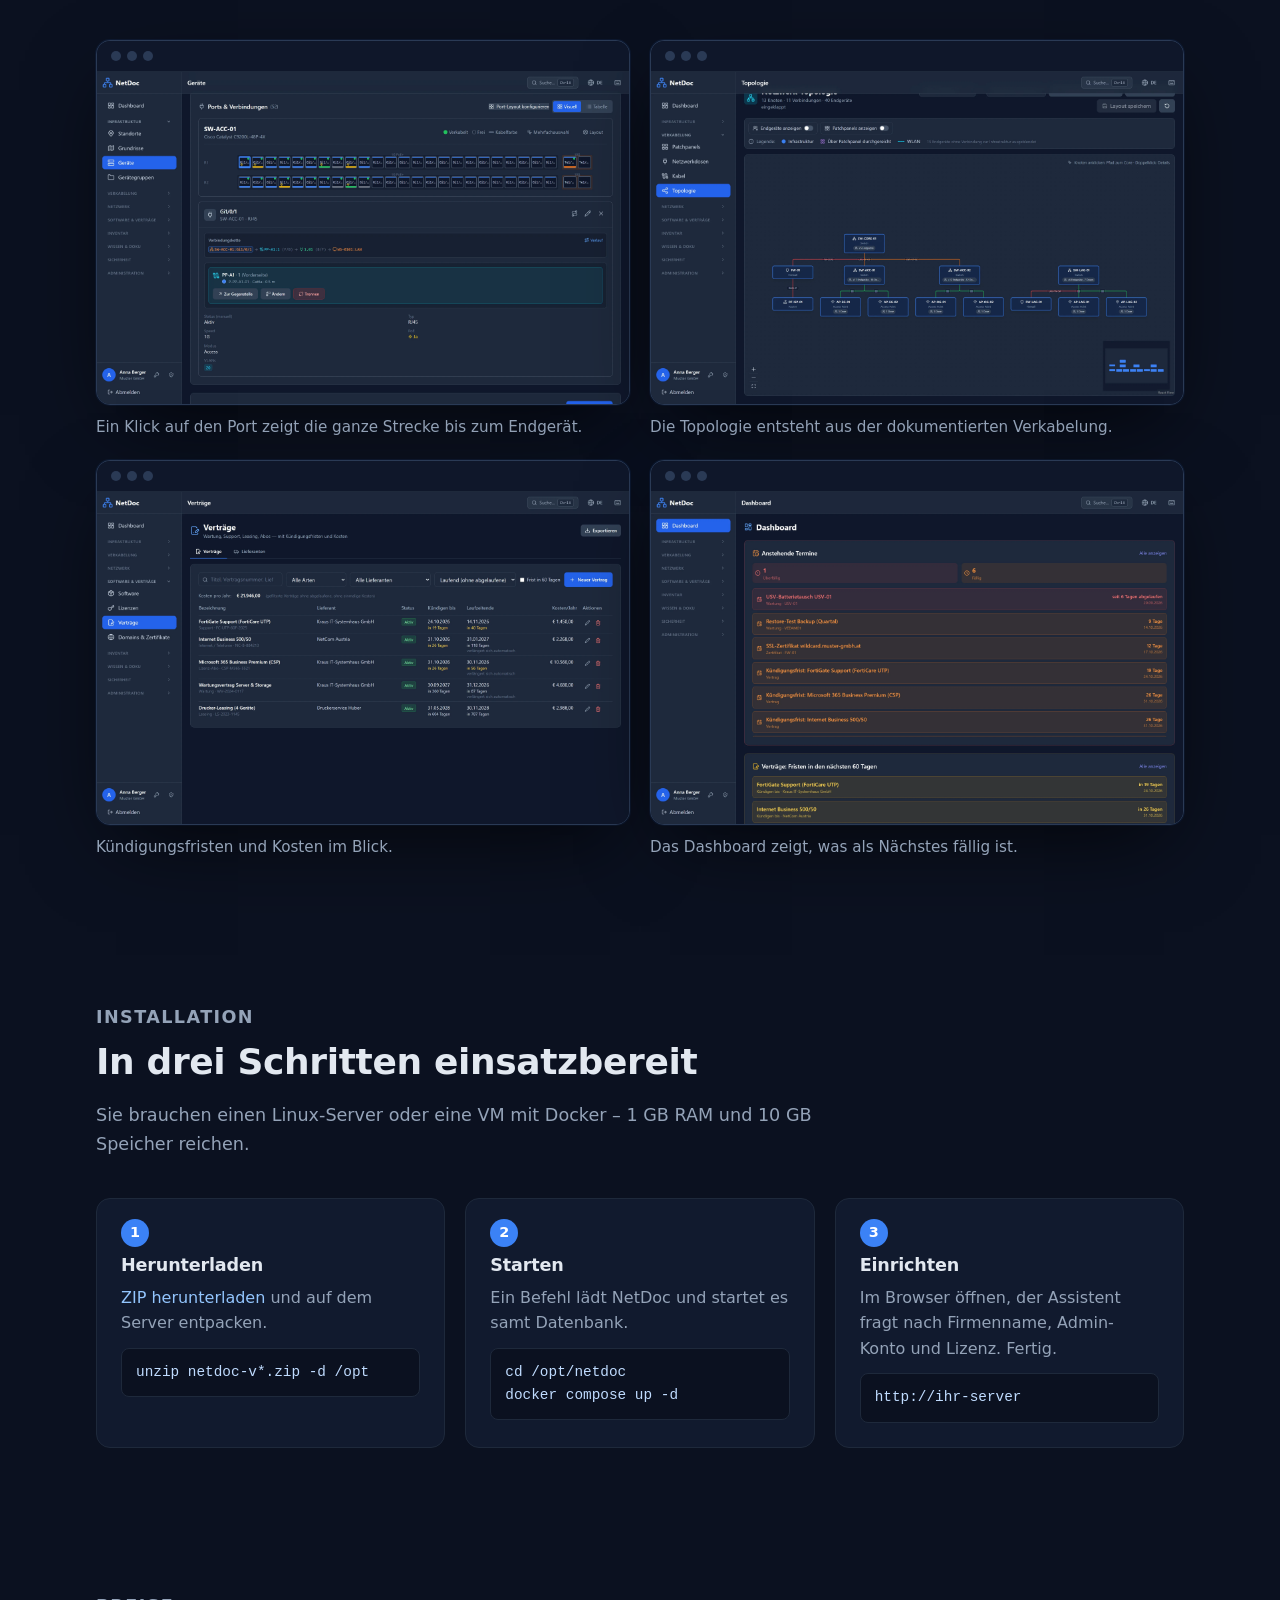
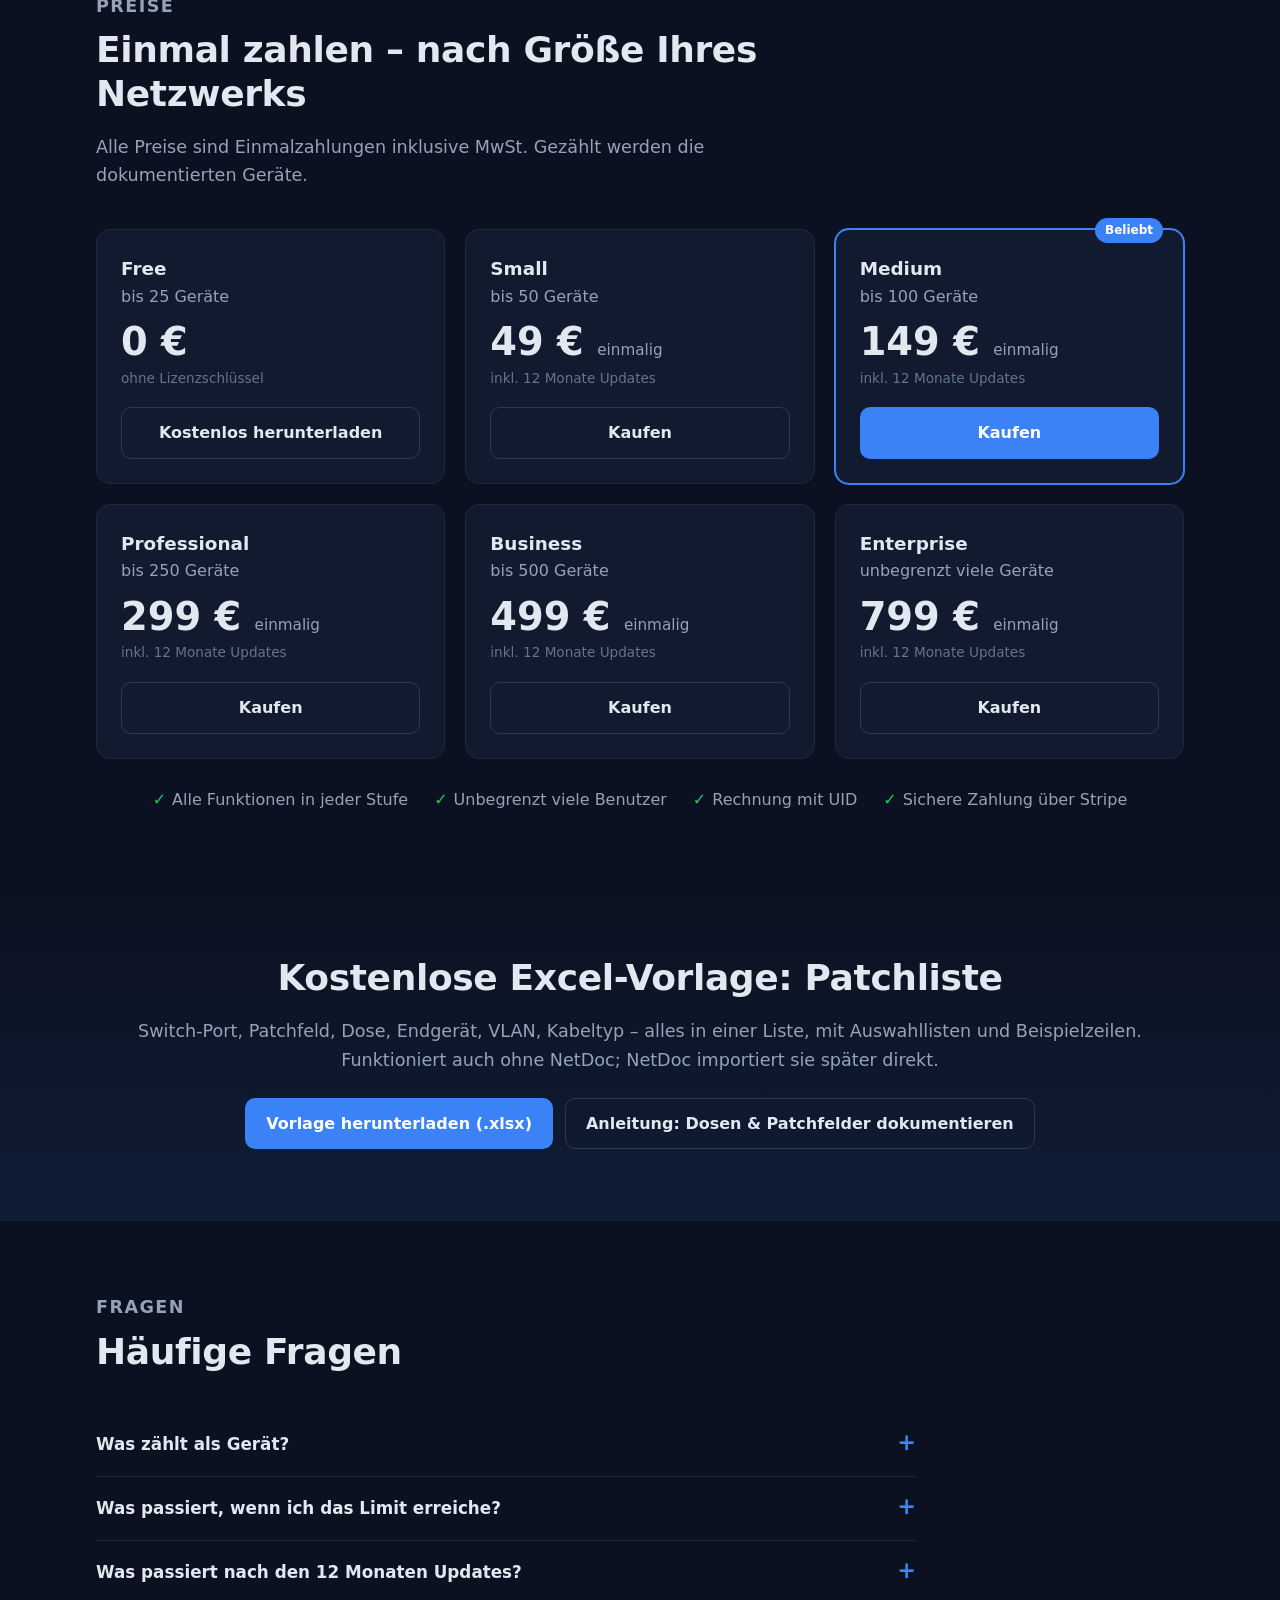
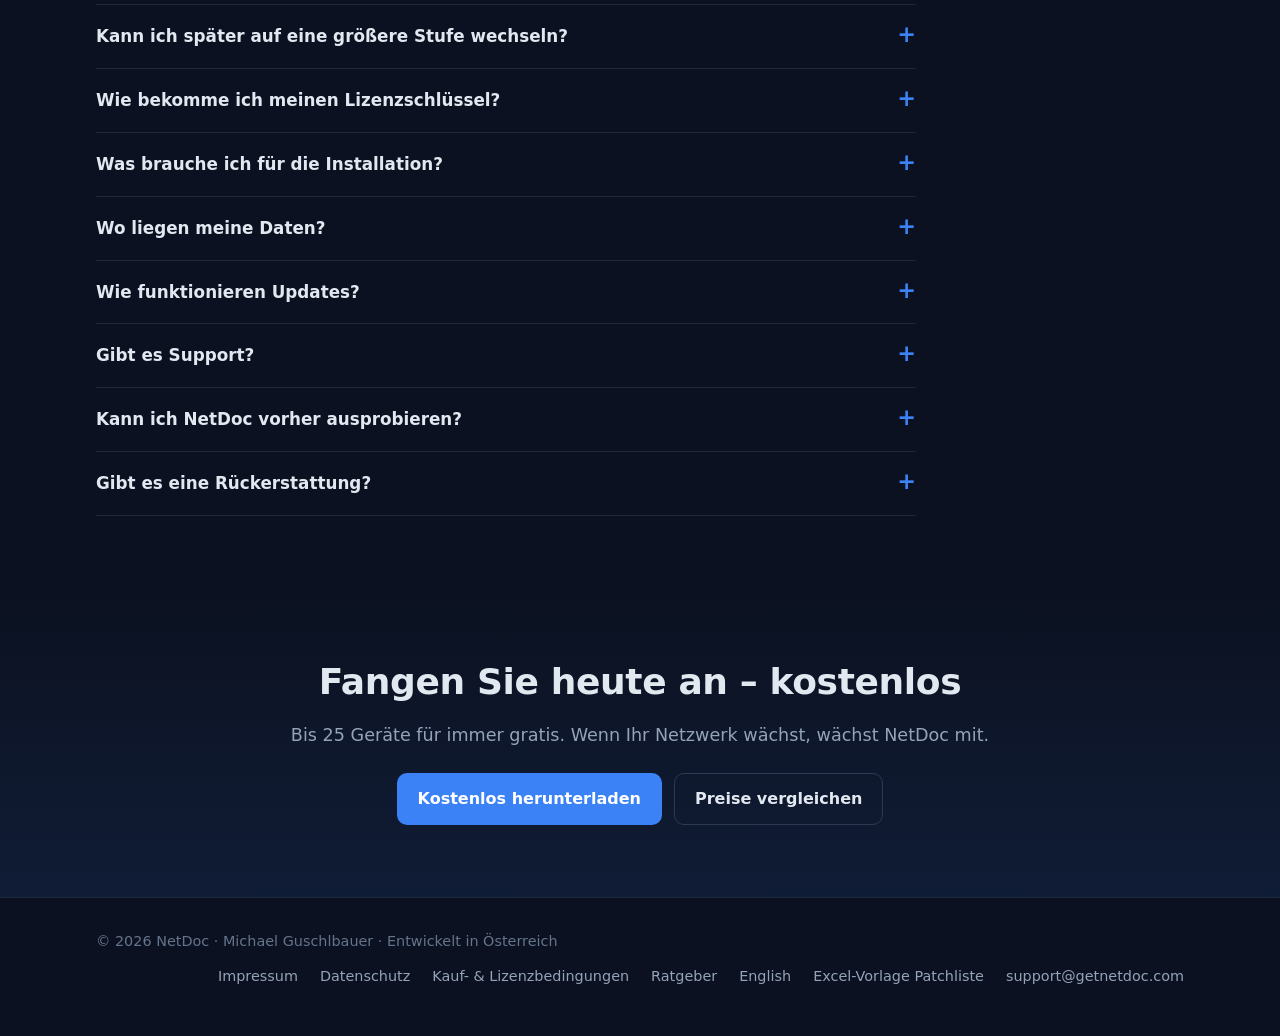
==== commit 2ede6995: "Website aktualisiert" ====
--- a/index.html
+++ b/index.html
@@ -11,6 +11,9 @@
   <meta property="og:title" content="NetDoc – IT-Dokumentation ohne Abo">
   <meta property="og:description" content="Geräte, Verkabelung bis zur Dose, Lizenzen, Verträge und Passwörter an einem Ort. Selbst gehostet, Einmalzahlung, bis 25 Geräte kostenlos.">
   <meta property="og:image" content="https://getnetdoc.com/screenshots/grundriss.webp">
+  <link rel="alternate" hreflang="de" href="https://getnetdoc.com/">
+  <link rel="alternate" hreflang="en" href="https://getnetdoc.com/en/">
+  <link rel="alternate" hreflang="x-default" href="https://getnetdoc.com/">
   <link rel="icon" href="favicon.svg" type="image/svg+xml">
   <link rel="stylesheet" href="style.css">
 </head>
@@ -27,6 +30,8 @@
       <a href="#installation">Installation</a>
       <a href="#preise">Preise</a>
       <a href="#faq">Fragen</a>
+      <a href="ratgeber/">Ratgeber</a>
+      <a href="en/" lang="en" hreflang="en" title="English">EN</a>
       <a class="btn btn-primary btn-sm" href="#preise">Kostenlos testen</a>
     </nav>
   </div>
@@ -250,6 +255,17 @@
     </div>
   </section>
 
+  <section class="cta-band" id="vorlage">
+    <div class="wrap">
+      <h2>Kostenlose Excel-Vorlage: Patchliste</h2>
+      <p>Switch-Port, Patchfeld, Dose, Endgerät, VLAN, Kabeltyp – alles in einer Liste, mit Auswahllisten und Beispielzeilen. Funktioniert auch ohne NetDoc; NetDoc importiert sie später direkt.</p>
+      <div class="ctas">
+        <a class="btn btn-primary" href="downloads/netdoc-patchliste-vorlage.xlsx">Vorlage herunterladen (.xlsx)</a>
+        <a class="btn btn-ghost" href="ratgeber/netzwerkdosen-patchfelder-dokumentieren.html">Anleitung: Dosen &amp; Patchfelder dokumentieren</a>
+      </div>
+    </div>
+  </section>
+
   <section id="faq">
     <div class="wrap">
       <div class="section-head">
@@ -271,7 +287,7 @@
         </details>
         <details>
           <summary>Kann ich später auf eine größere Stufe wechseln?</summary>
-          <p>Ja. Sie zahlen nur die Differenz zur größeren Stufe – eine kurze E-Mail genügt, Sie bekommen einen neuen Schlüssel.</p>
+          <p>Ja. Sie zahlen nur die Differenz zur größeren Stufe: Nach einer kurzen E-Mail bekommen Sie einen persönlichen Gutscheincode und nach dem Kauf einen neuen Schlüssel, der den bisherigen ersetzt.</p>
         </details>
         <details>
           <summary>Wie bekomme ich meinen Lizenzschlüssel?</summary>
@@ -325,6 +341,9 @@
       <a href="impressum.html">Impressum</a>
       <a href="datenschutz.html">Datenschutz</a>
       <a href="kaufbedingungen.html">Kauf- &amp; Lizenzbedingungen</a>
+      <a href="ratgeber/">Ratgeber</a>
+      <a href="en/" lang="en" hreflang="en">English</a>
+      <a href="downloads/netdoc-patchliste-vorlage.xlsx">Excel-Vorlage Patchliste</a>
       <a href="mailto:support@getnetdoc.com">support@getnetdoc.com</a>
     </nav>
   </div>
@@ -334,11 +353,11 @@
   // Kauf-Links: Stripe → Produkt → Payment Link (je Stufe einer). free = Download (immer neuestes ZIP)
   const CHECKOUT = {
     free: 'https://github.com/guschlbauermichael93/getnetdoc-website/releases/latest/download/netdoc.zip',
-    small: '',
-    medium: '',
-    professional: '',
-    business: '',
-    enterprise: '',
+    small: 'https://buy.stripe.com/8x27sLeso1Qv2wq4x0bjW00',
+    medium: 'https://buy.stripe.com/4gMaEXdok8eT5IC7JcbjW01',
+    professional: 'https://buy.stripe.com/6oUaEX0By7aP4Ey0gKbjW02',
+    business: 'https://buy.stripe.com/3cIdR95VSan1fjc4x0bjW03',
+    enterprise: 'https://buy.stripe.com/bJe8wPckg1Qv7QKe7AbjW04',
   };
   document.querySelectorAll('[data-checkout]').forEach((a) => {
     const url = CHECKOUT[a.dataset.checkout];
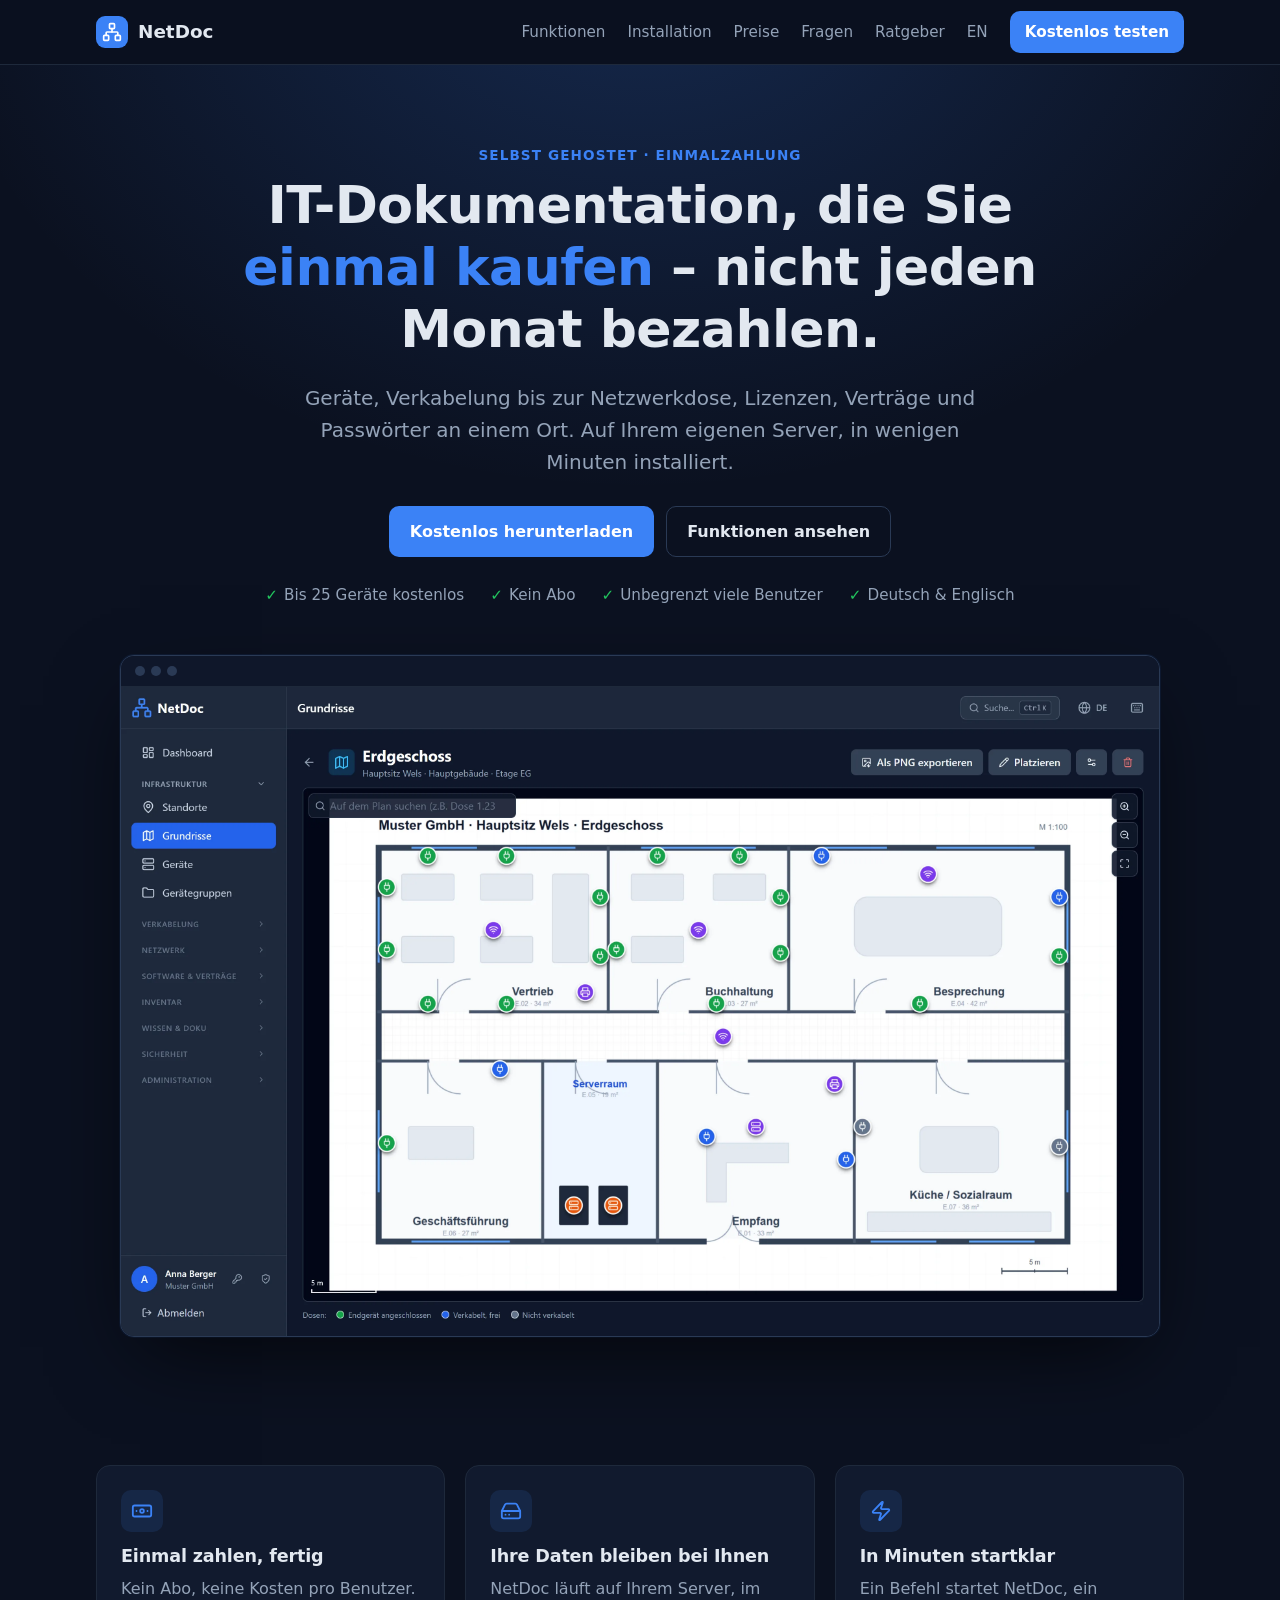
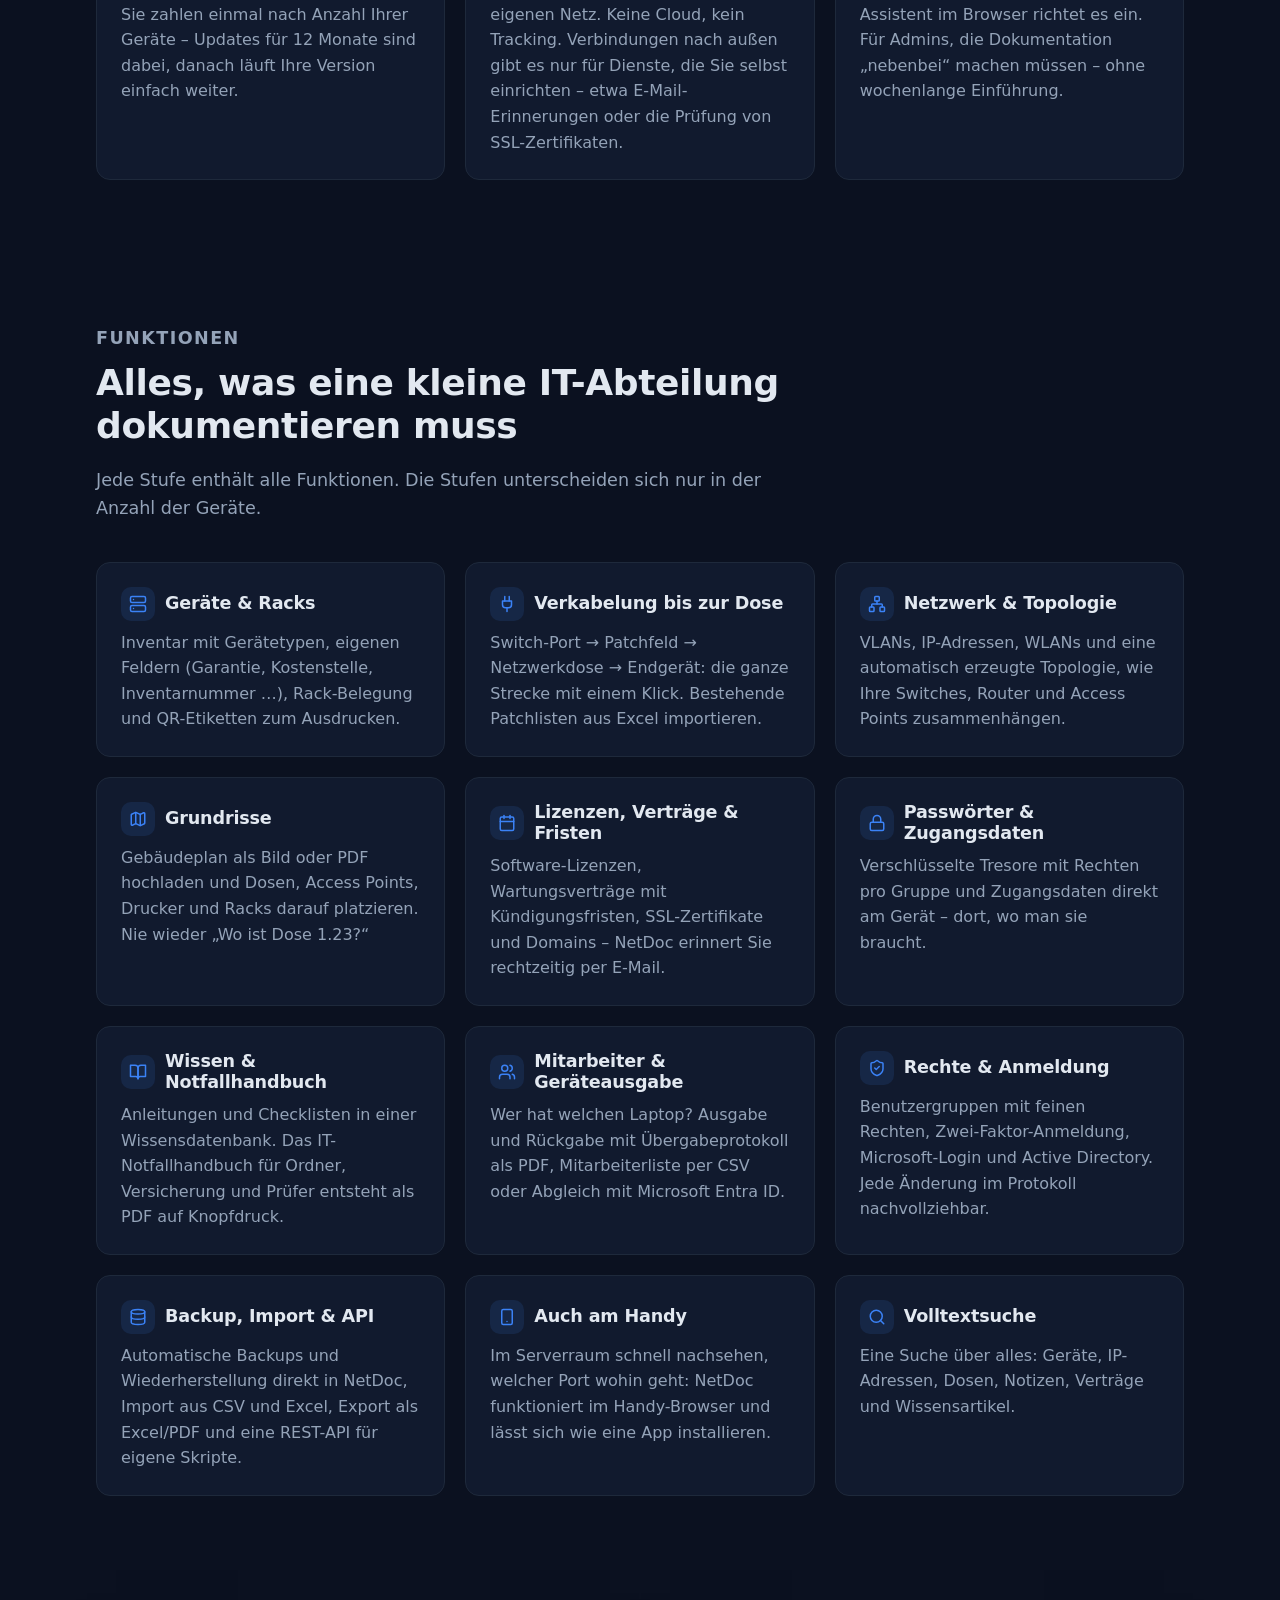
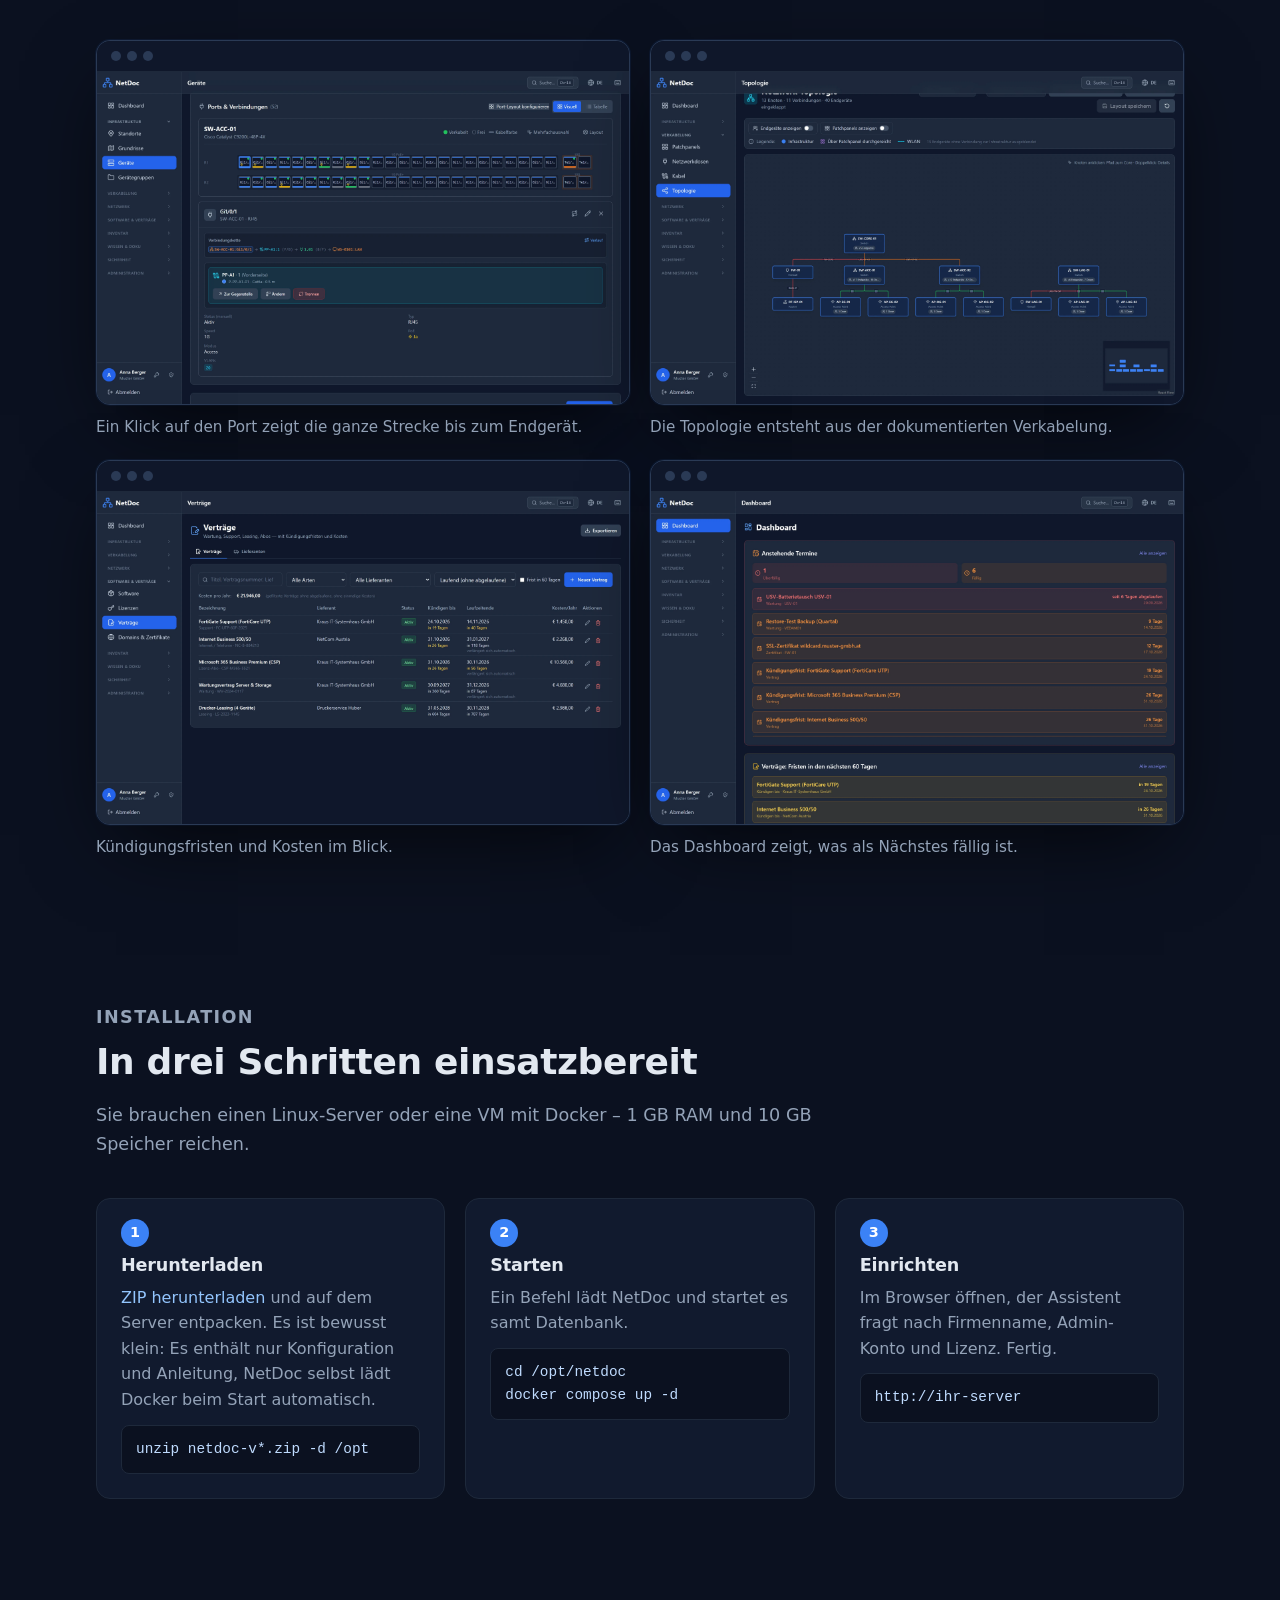
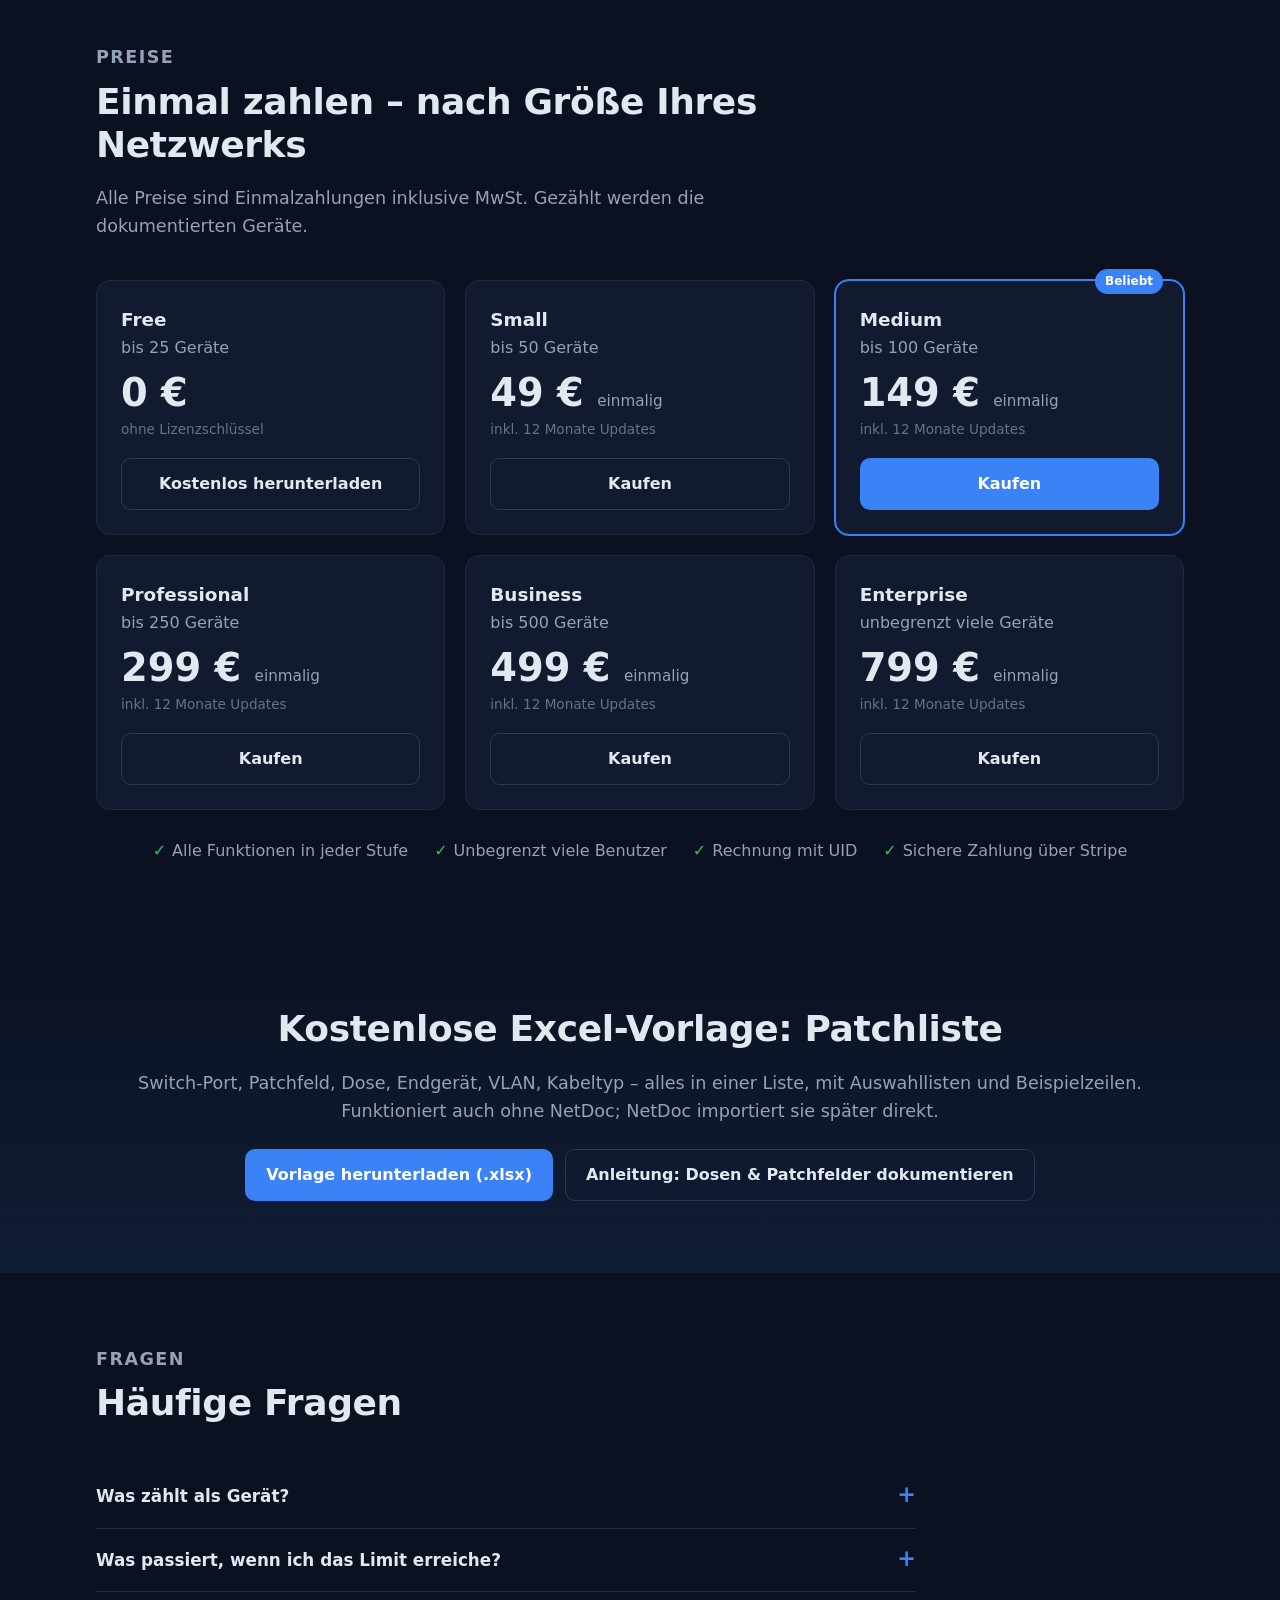
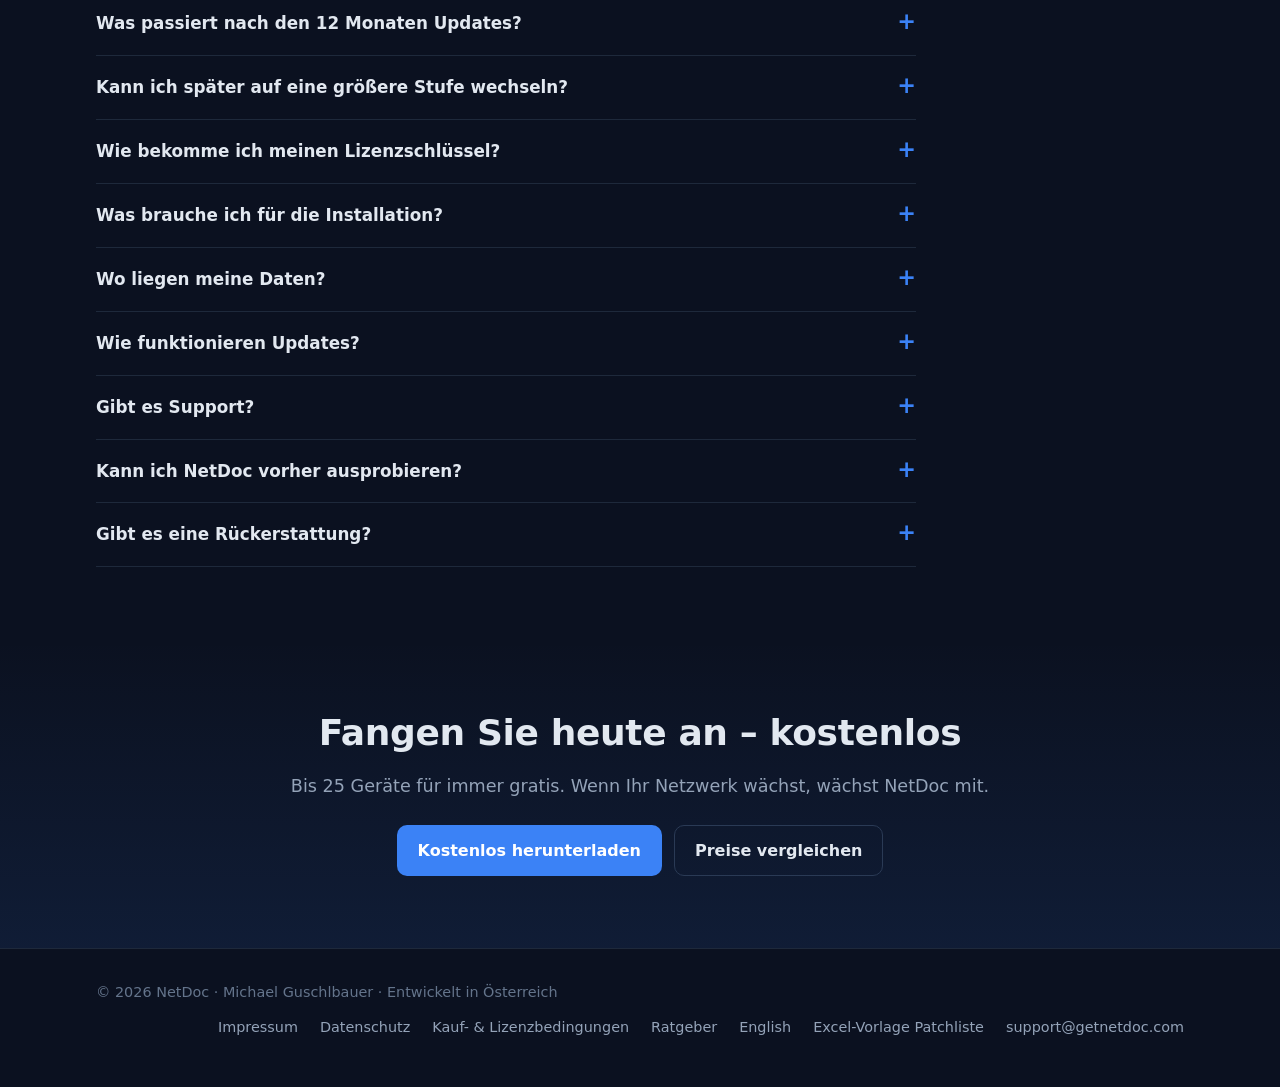
==== commit 5102a2e1: "Website aktualisiert" ====
--- a/index.html
+++ b/index.html
@@ -176,7 +176,7 @@
       <div class="steps">
         <div class="card">
           <h3>Herunterladen</h3>
-          <p><a href="https://github.com/guschlbauermichael93/getnetdoc-website/releases/latest/download/netdoc.zip">ZIP herunterladen</a> und auf dem Server entpacken.</p>
+          <p><a href="https://github.com/guschlbauermichael93/getnetdoc-website/releases/latest/download/netdoc.zip">ZIP herunterladen</a> und auf dem Server entpacken. Es ist bewusst klein: Es enthält nur Konfiguration und Anleitung, NetDoc selbst lädt Docker beim Start automatisch.</p>
           <pre class="cmd">unzip netdoc-v*.zip -d /opt</pre>
         </div>
         <div class="card">
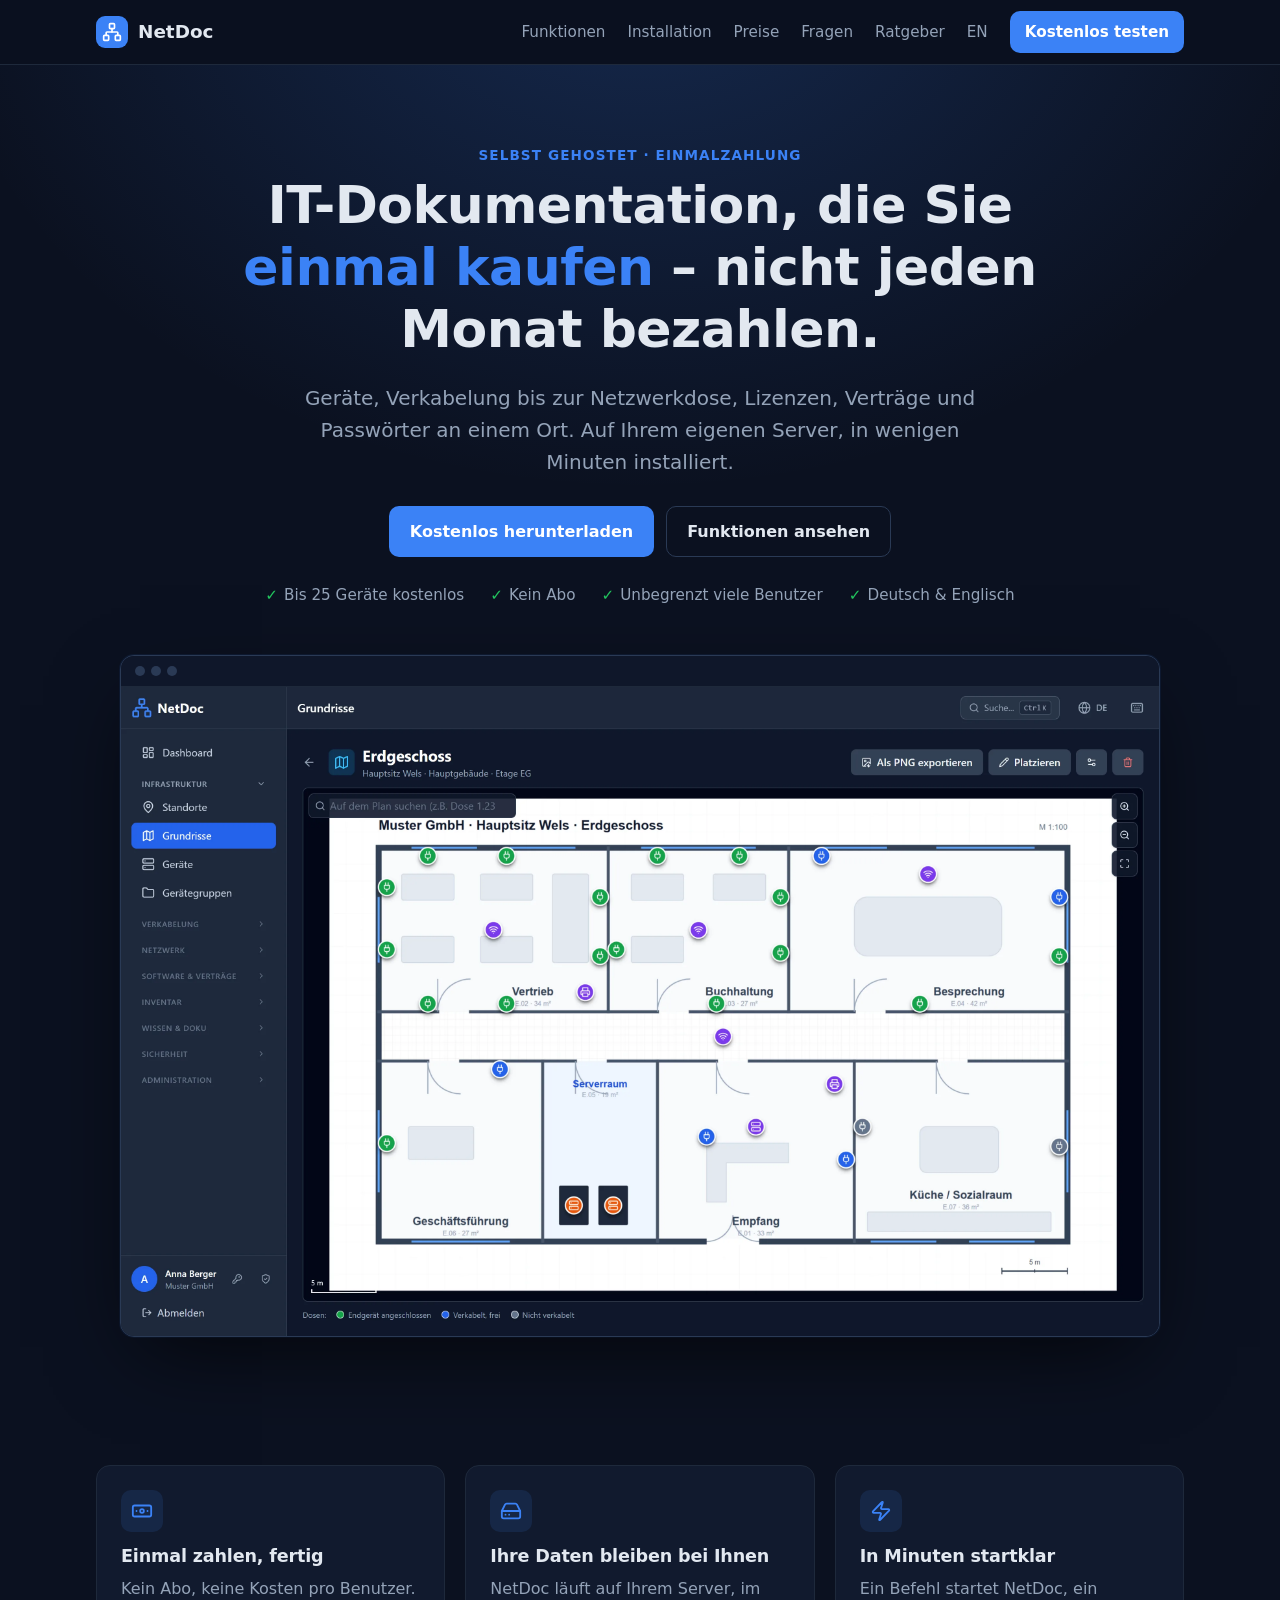
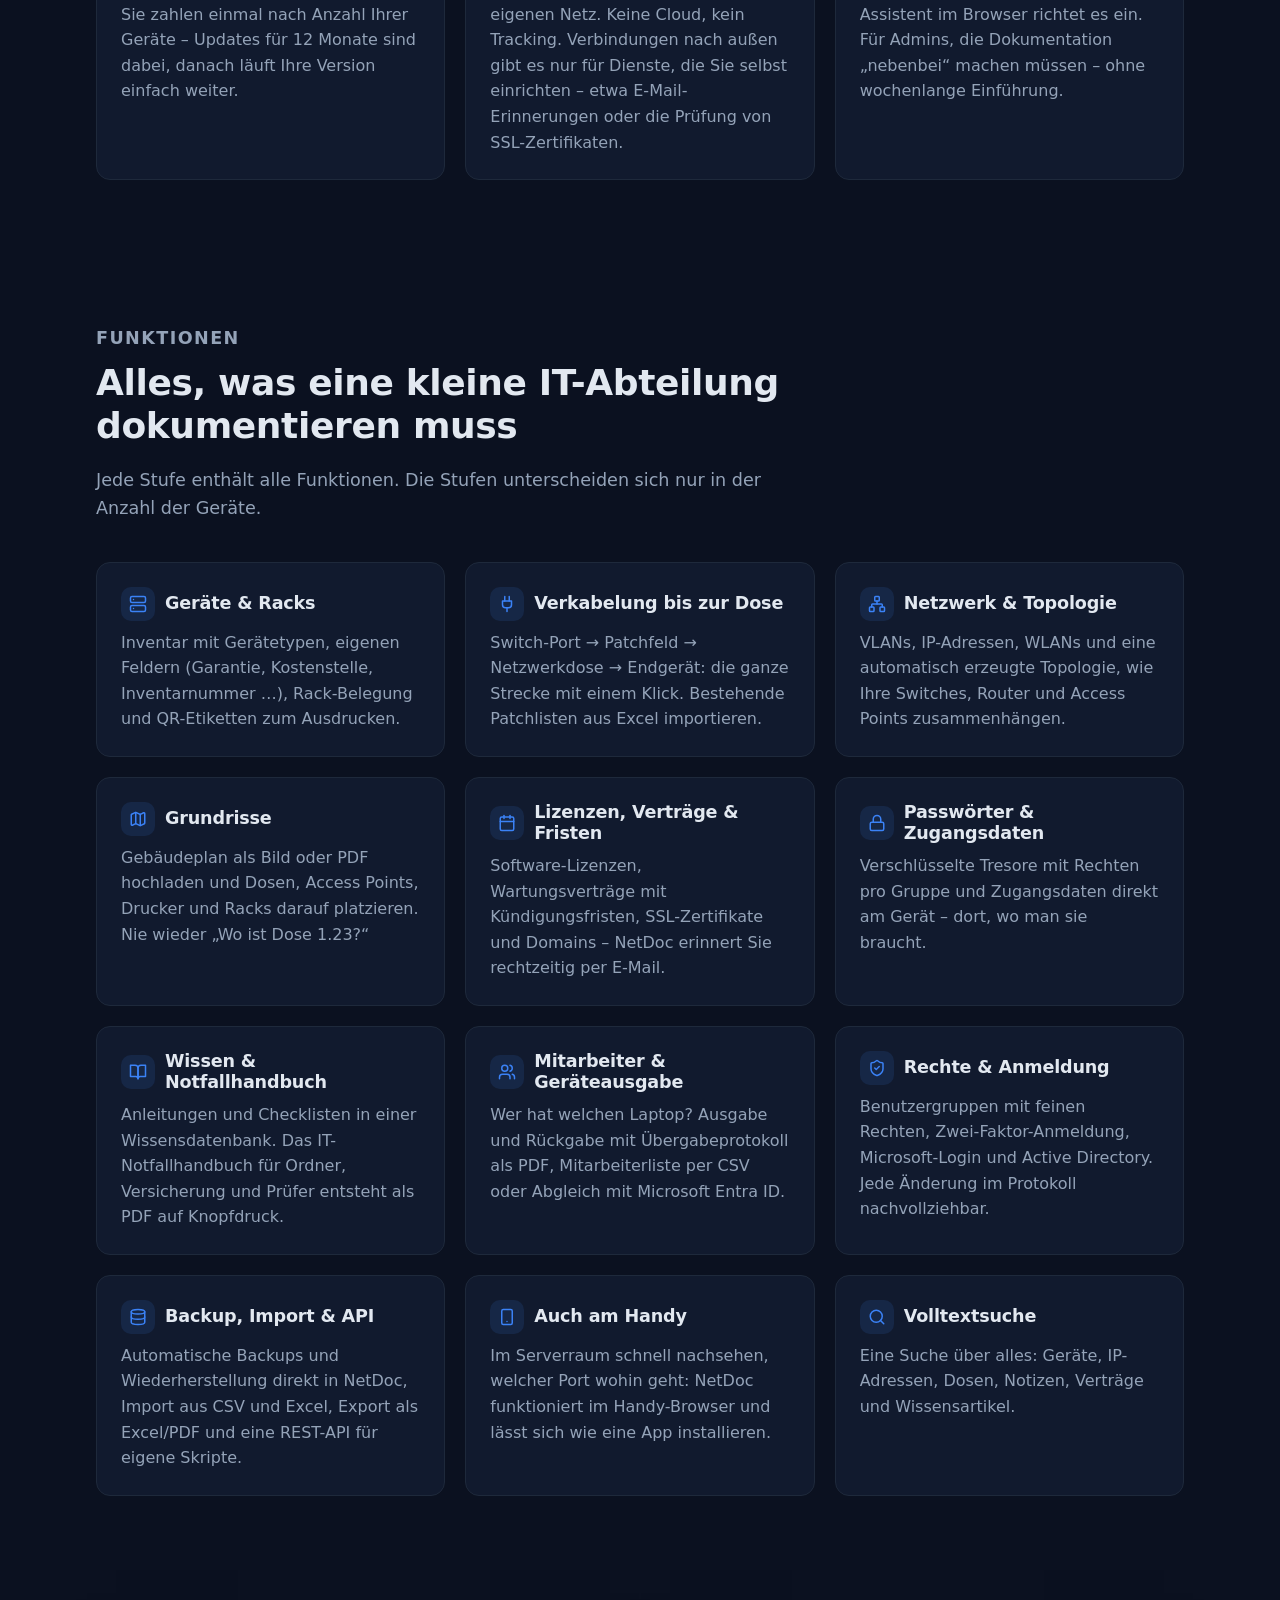
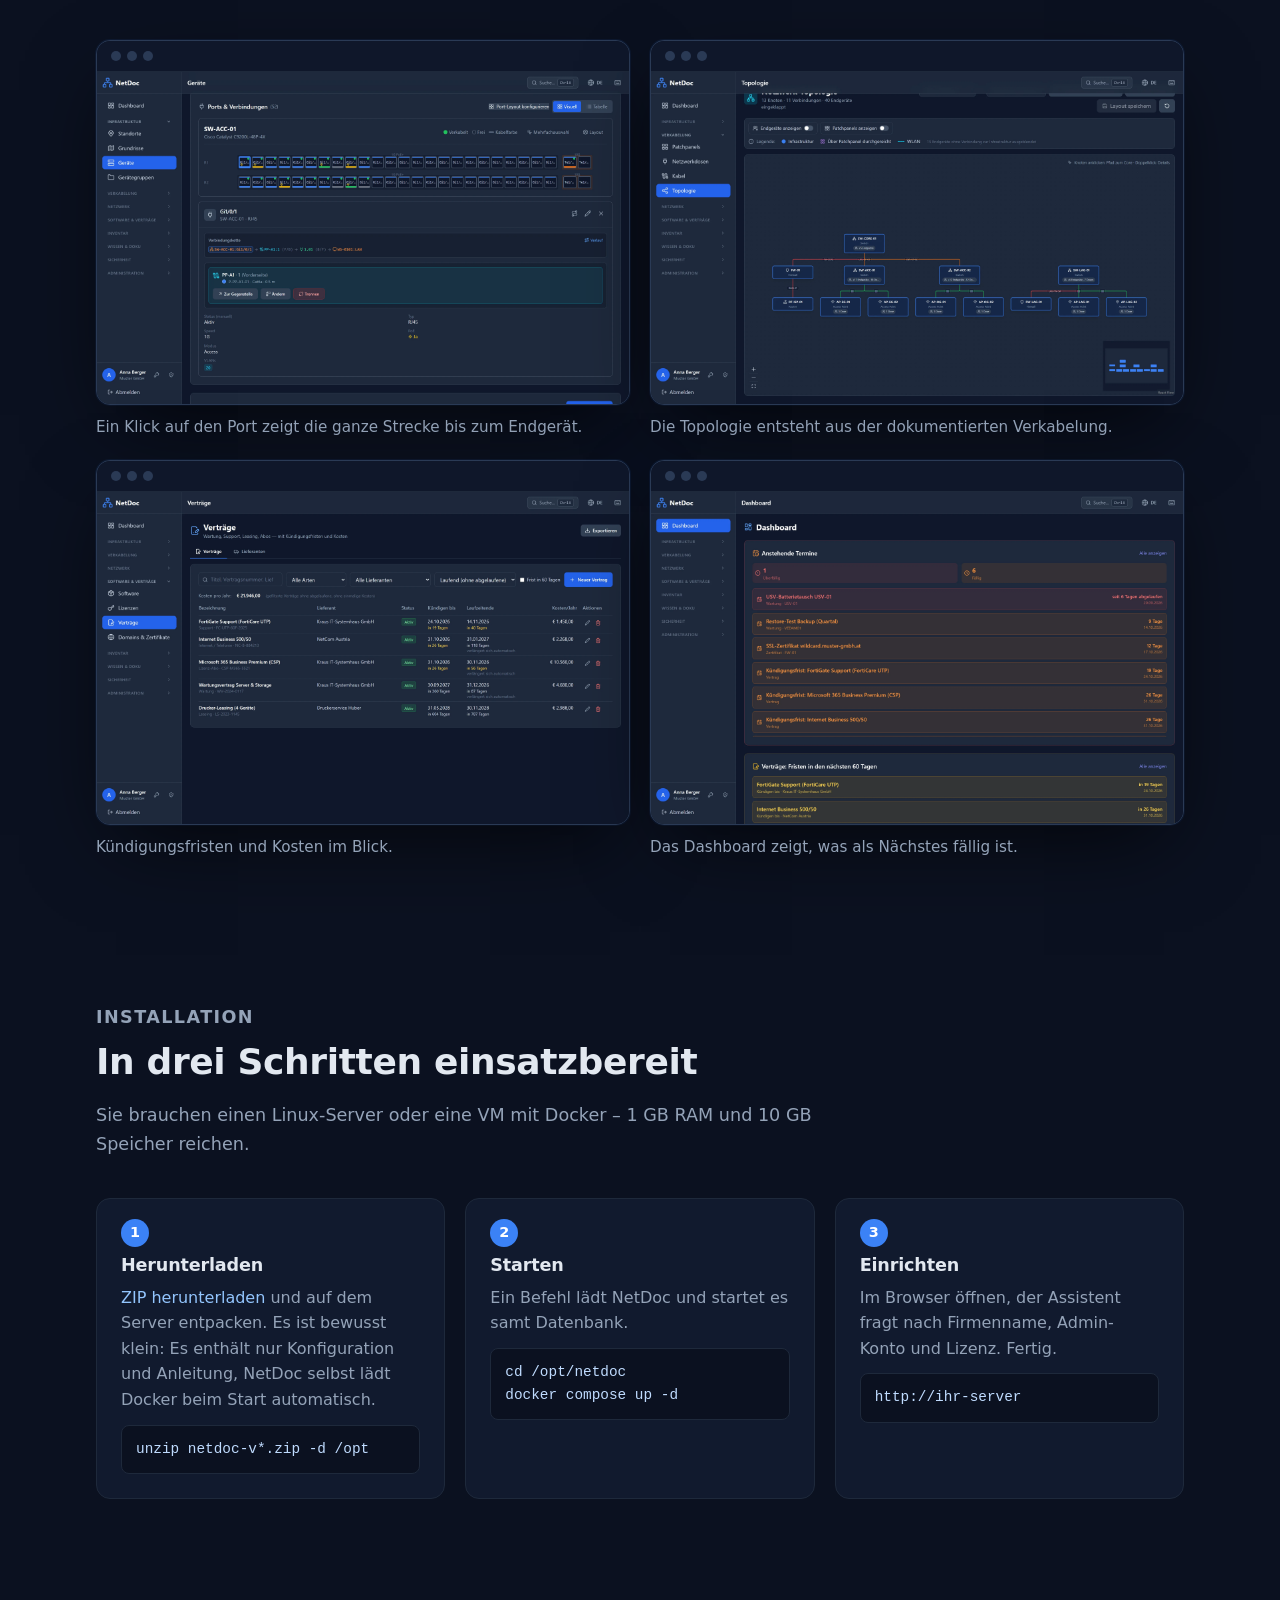
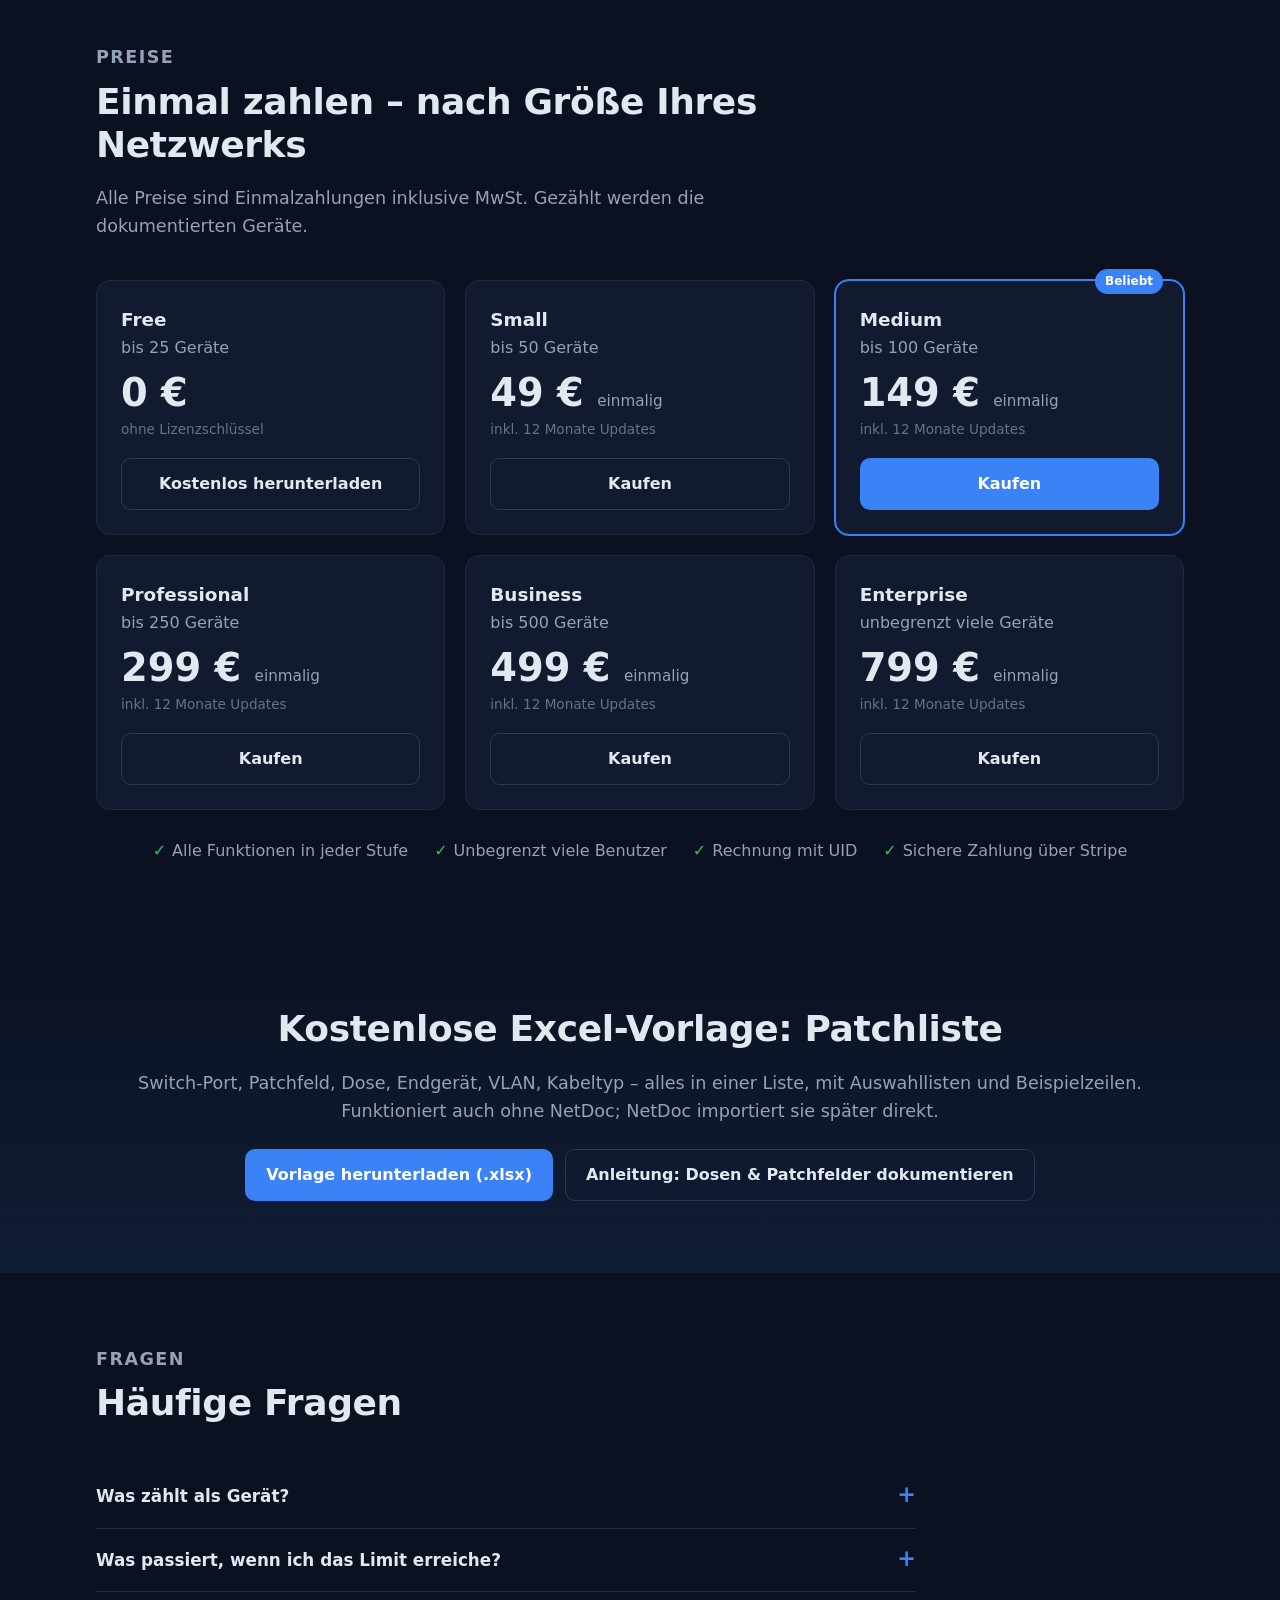
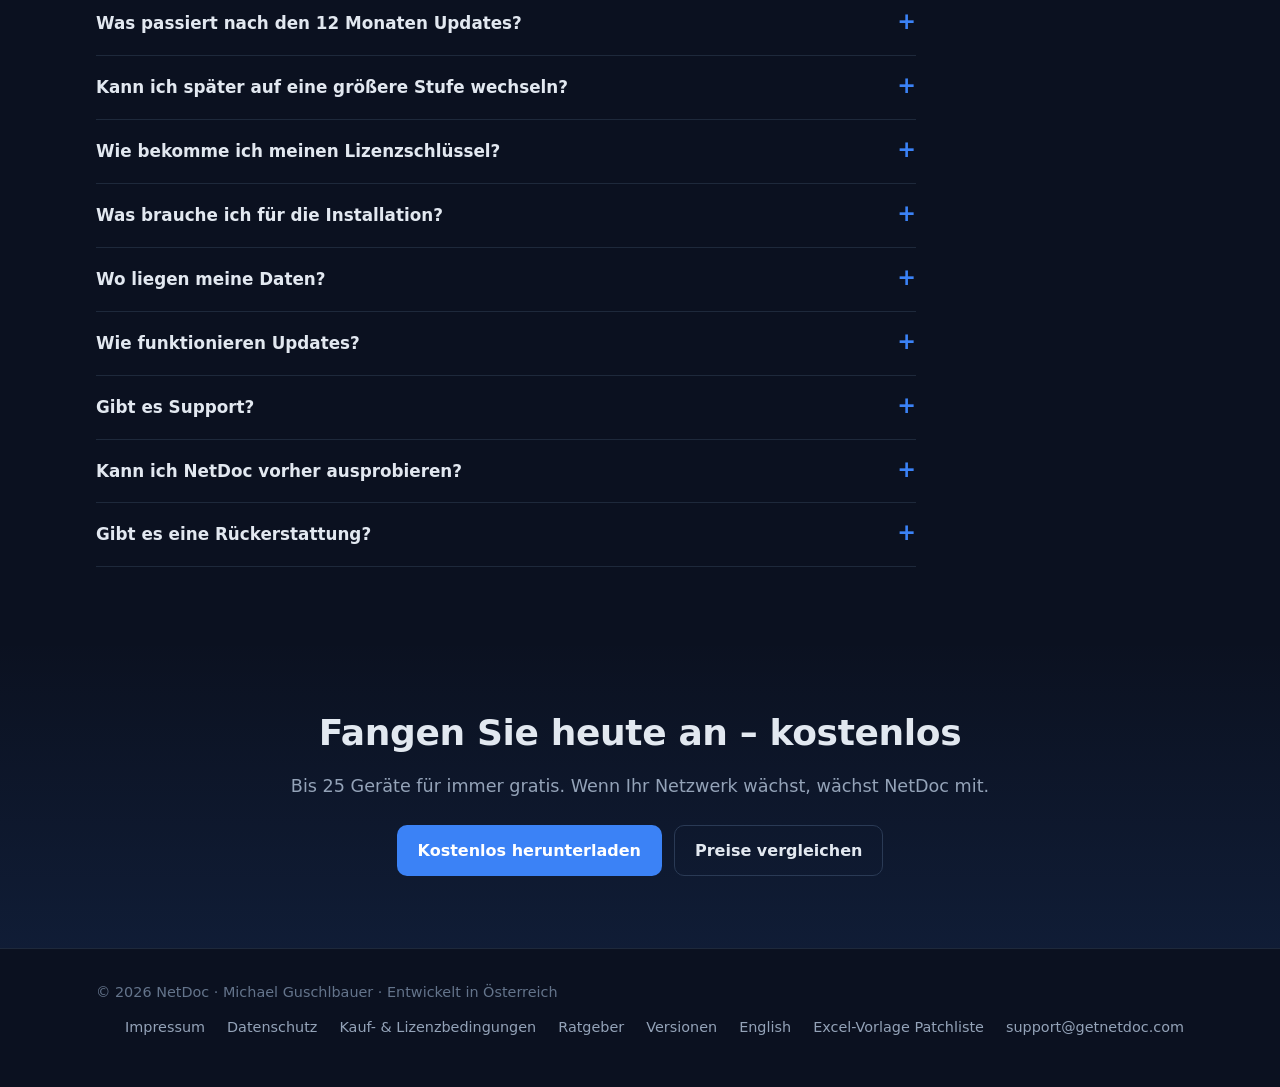
==== commit 4b36e4bb: "Website aktualisiert" ====
--- a/index.html
+++ b/index.html
@@ -14,6 +14,7 @@
   <link rel="alternate" hreflang="de" href="https://getnetdoc.com/">
   <link rel="alternate" hreflang="en" href="https://getnetdoc.com/en/">
   <link rel="alternate" hreflang="x-default" href="https://getnetdoc.com/">
+  <link rel="apple-touch-icon" href="icon-512.png">
   <link rel="icon" href="favicon.svg" type="image/svg+xml">
   <link rel="stylesheet" href="style.css">
 </head>
@@ -275,7 +276,8 @@
       <div class="faq">
         <details>
           <summary>Was zählt als Gerät?</summary>
-          <p>Jedes Gerät, das Sie in NetDoc anlegen: Switches, Router, Server, PCs, Drucker, Access Points usw. Patchfelder, Netzwerkdosen, Kabel, Racks, Software und Verträge zählen nicht.</p>
+          <p><strong>Zählt:</strong> jedes Gerät, das Sie in NetDoc anlegen – z.&nbsp;B. Switches, Router, Firewalls, Server, PCs, Notebooks, Drucker und Access Points.</p>
+          <p><strong>Zählt nicht:</strong> Patchfelder, Netzwerkdosen, Kabel, Racks, Software, Lizenzen und Verträge – davon können Sie beliebig viele anlegen.</p>
         </details>
         <details>
           <summary>Was passiert, wenn ich das Limit erreiche?</summary>
@@ -303,7 +305,7 @@
         </details>
         <details>
           <summary>Wie funktionieren Updates?</summary>
-          <p>Mit zwei Befehlen: <code>docker compose pull</code> und <code>docker compose up -d</code>. Datenbank-Änderungen spielt NetDoc beim Start automatisch ein. Vorher ein Backup anzulegen, geht mit einem Klick unter Einstellungen → Backup.</p>
+          <p>NetDoc zeigt Administratoren im Dashboard, wenn eine neue Version bereitsteht (abschaltbar). Eingespielt wird sie von Ihnen: in der Datei <code>.env</code> die Zeile <code>NETDOC_VERSION=</code> auf die neue Version setzen, dann <code>docker compose pull</code> und <code>docker compose up -d</code>. Datenbank-Änderungen spielt NetDoc beim Start automatisch ein. Vorher ein Backup anzulegen, geht mit einem Klick unter Einstellungen → Backup. Alle Änderungen: <a href="changelog.html">Versionen</a>.</p>
         </details>
         <details>
           <summary>Gibt es Support?</summary>
@@ -342,6 +344,7 @@
       <a href="datenschutz.html">Datenschutz</a>
       <a href="kaufbedingungen.html">Kauf- &amp; Lizenzbedingungen</a>
       <a href="ratgeber/">Ratgeber</a>
+      <a href="changelog.html">Versionen</a>
       <a href="en/" lang="en" hreflang="en">English</a>
       <a href="downloads/netdoc-patchliste-vorlage.xlsx">Excel-Vorlage Patchliste</a>
       <a href="mailto:support@getnetdoc.com">support@getnetdoc.com</a>
--- a/style.css
+++ b/style.css
@@ -157,6 +157,7 @@
 .faq summary::after { content: "+"; color: var(--primary); font-size: 1.4rem; line-height: 1; }
 .faq details[open] summary::after { content: "−"; }
 .faq details p { color: var(--muted); margin: 12px 0 0; }
+.faq details p strong { color: var(--text); }
 
 /* Abschluss */
 .cta-band { text-align: center; background: linear-gradient(180deg, transparent, rgba(59,130,246,.10)); }
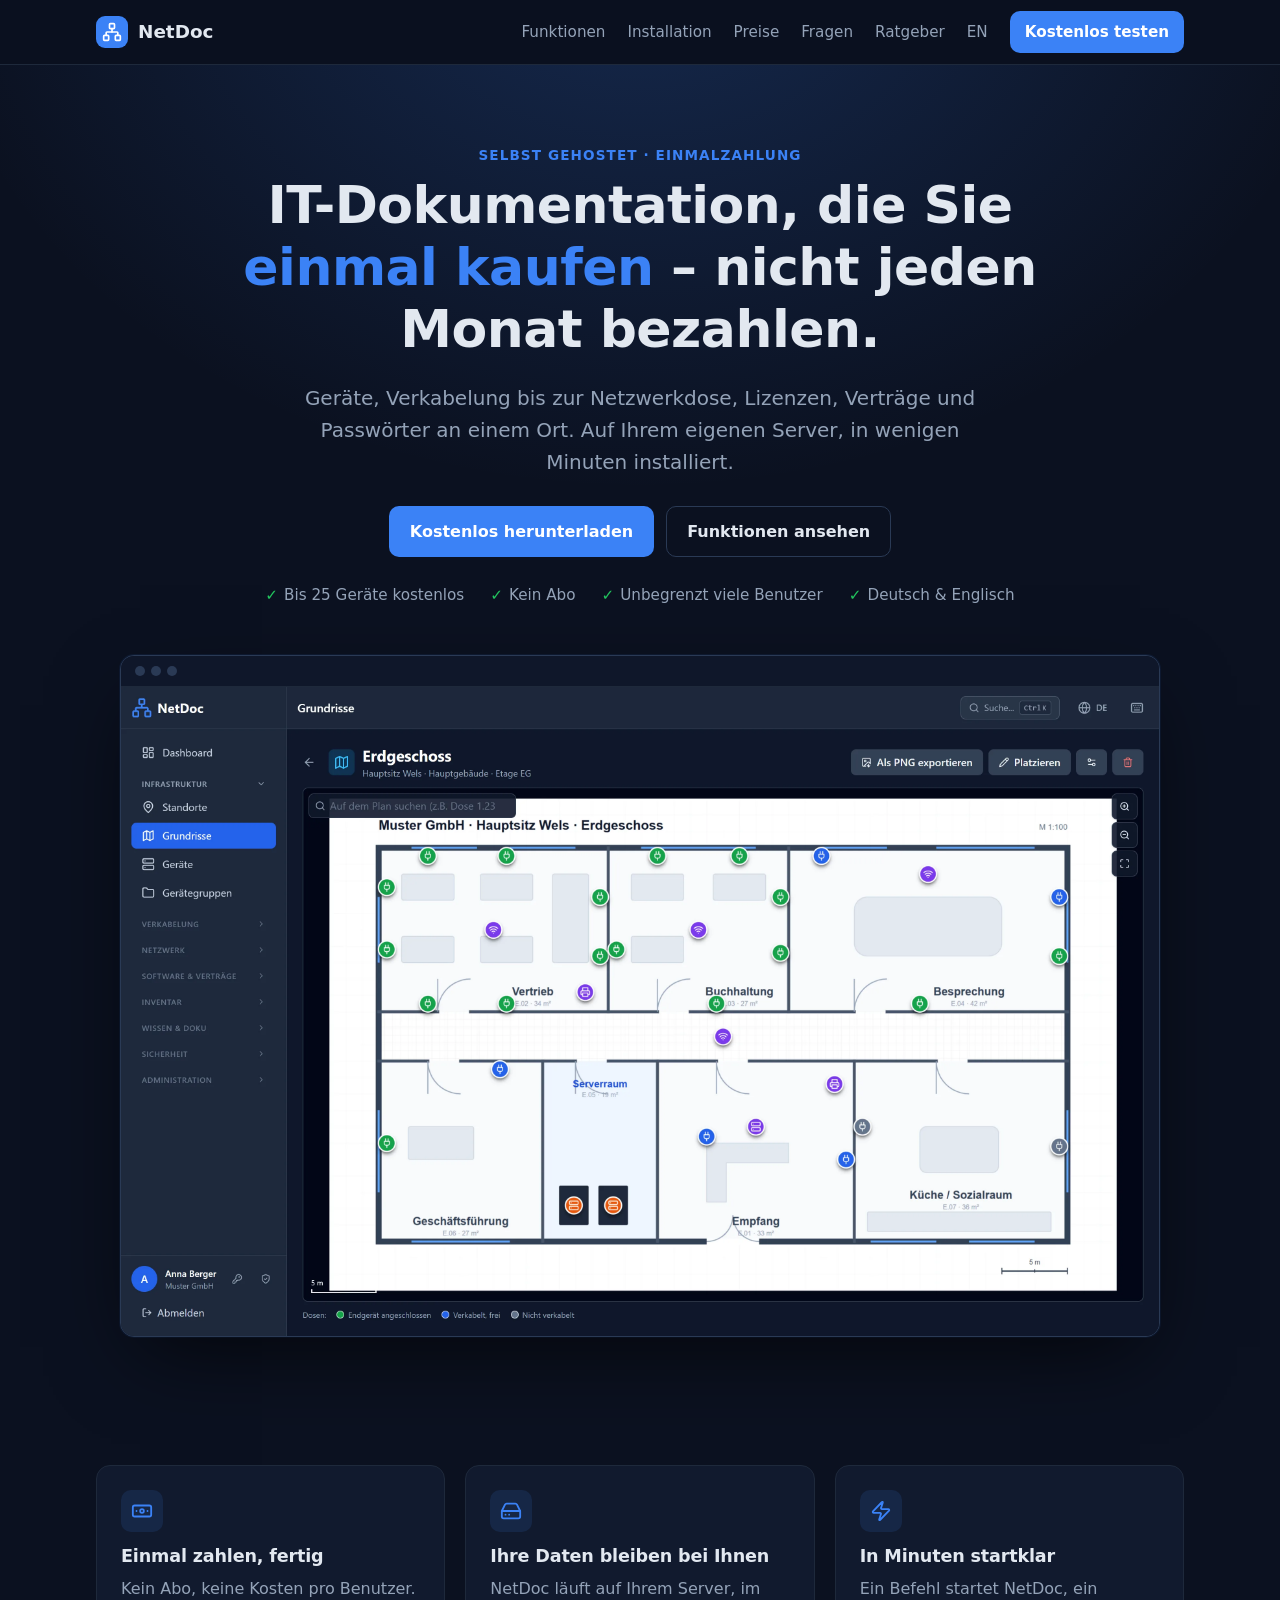
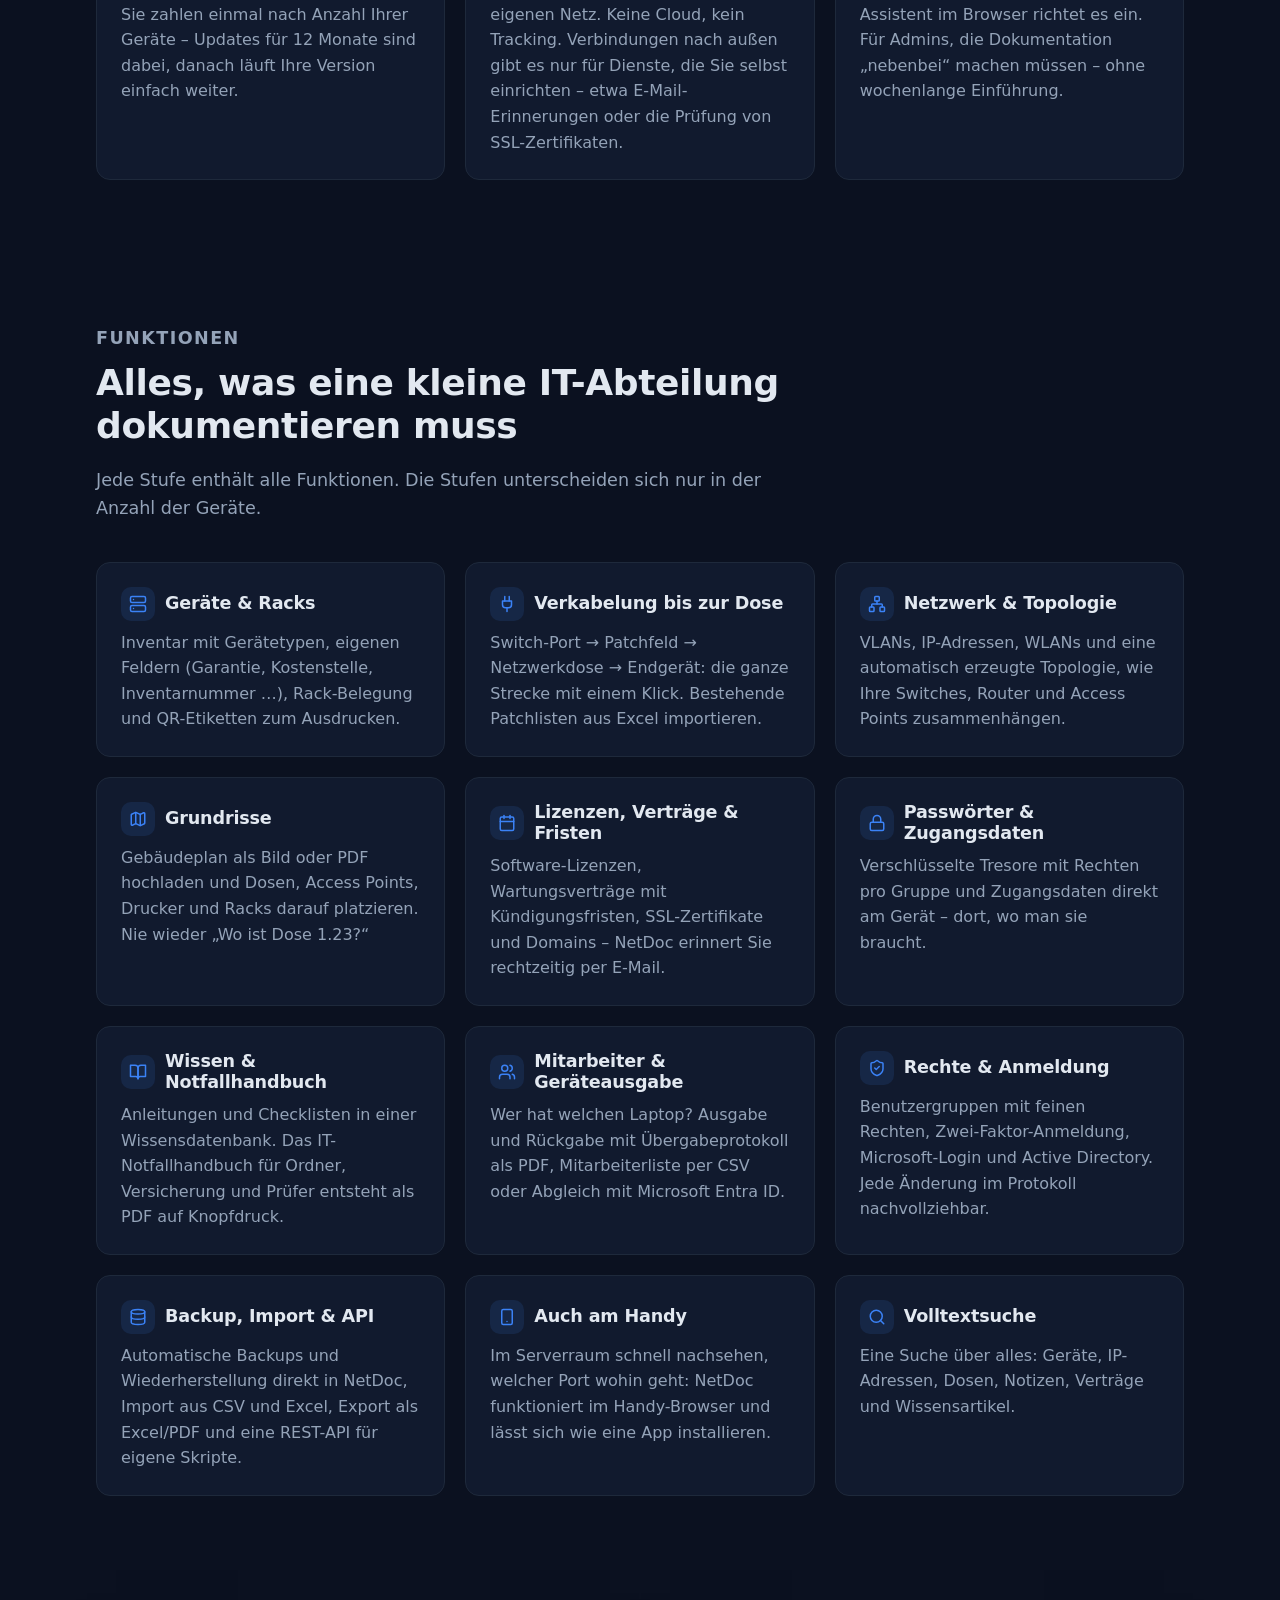
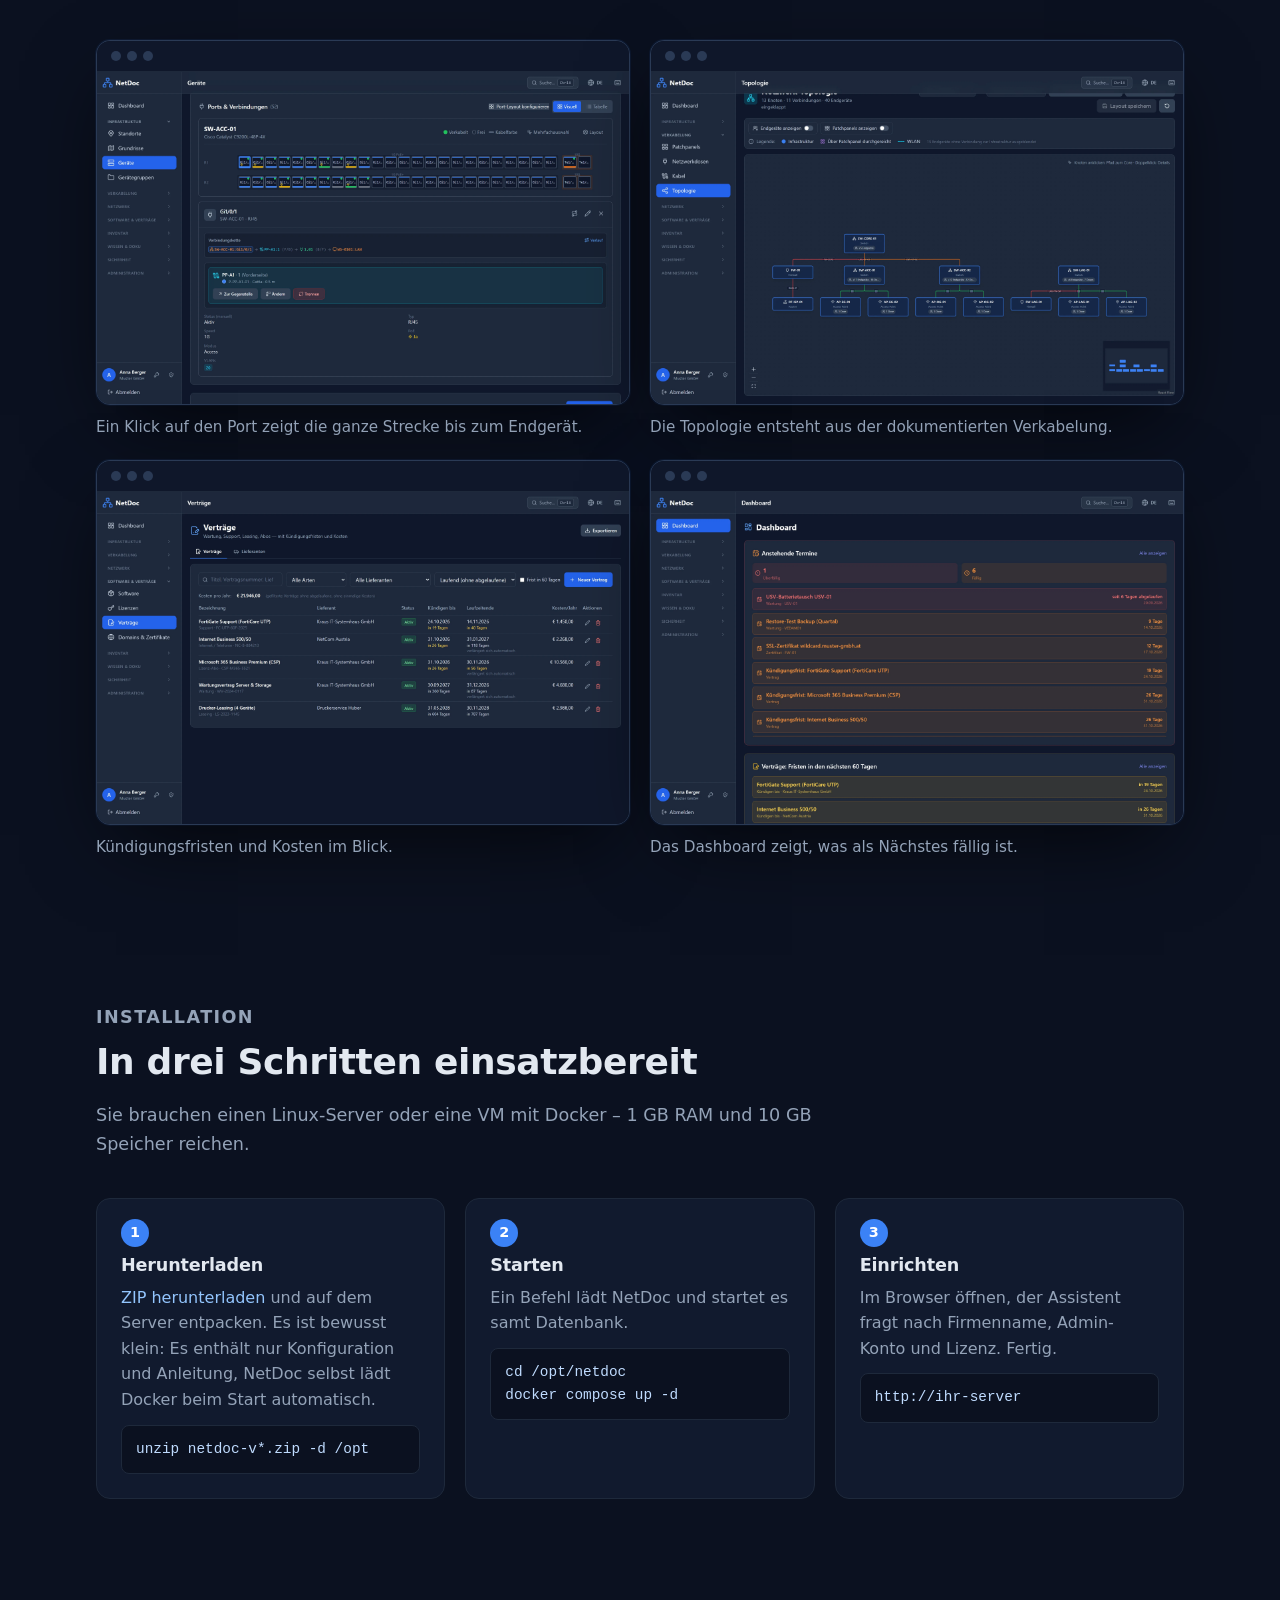
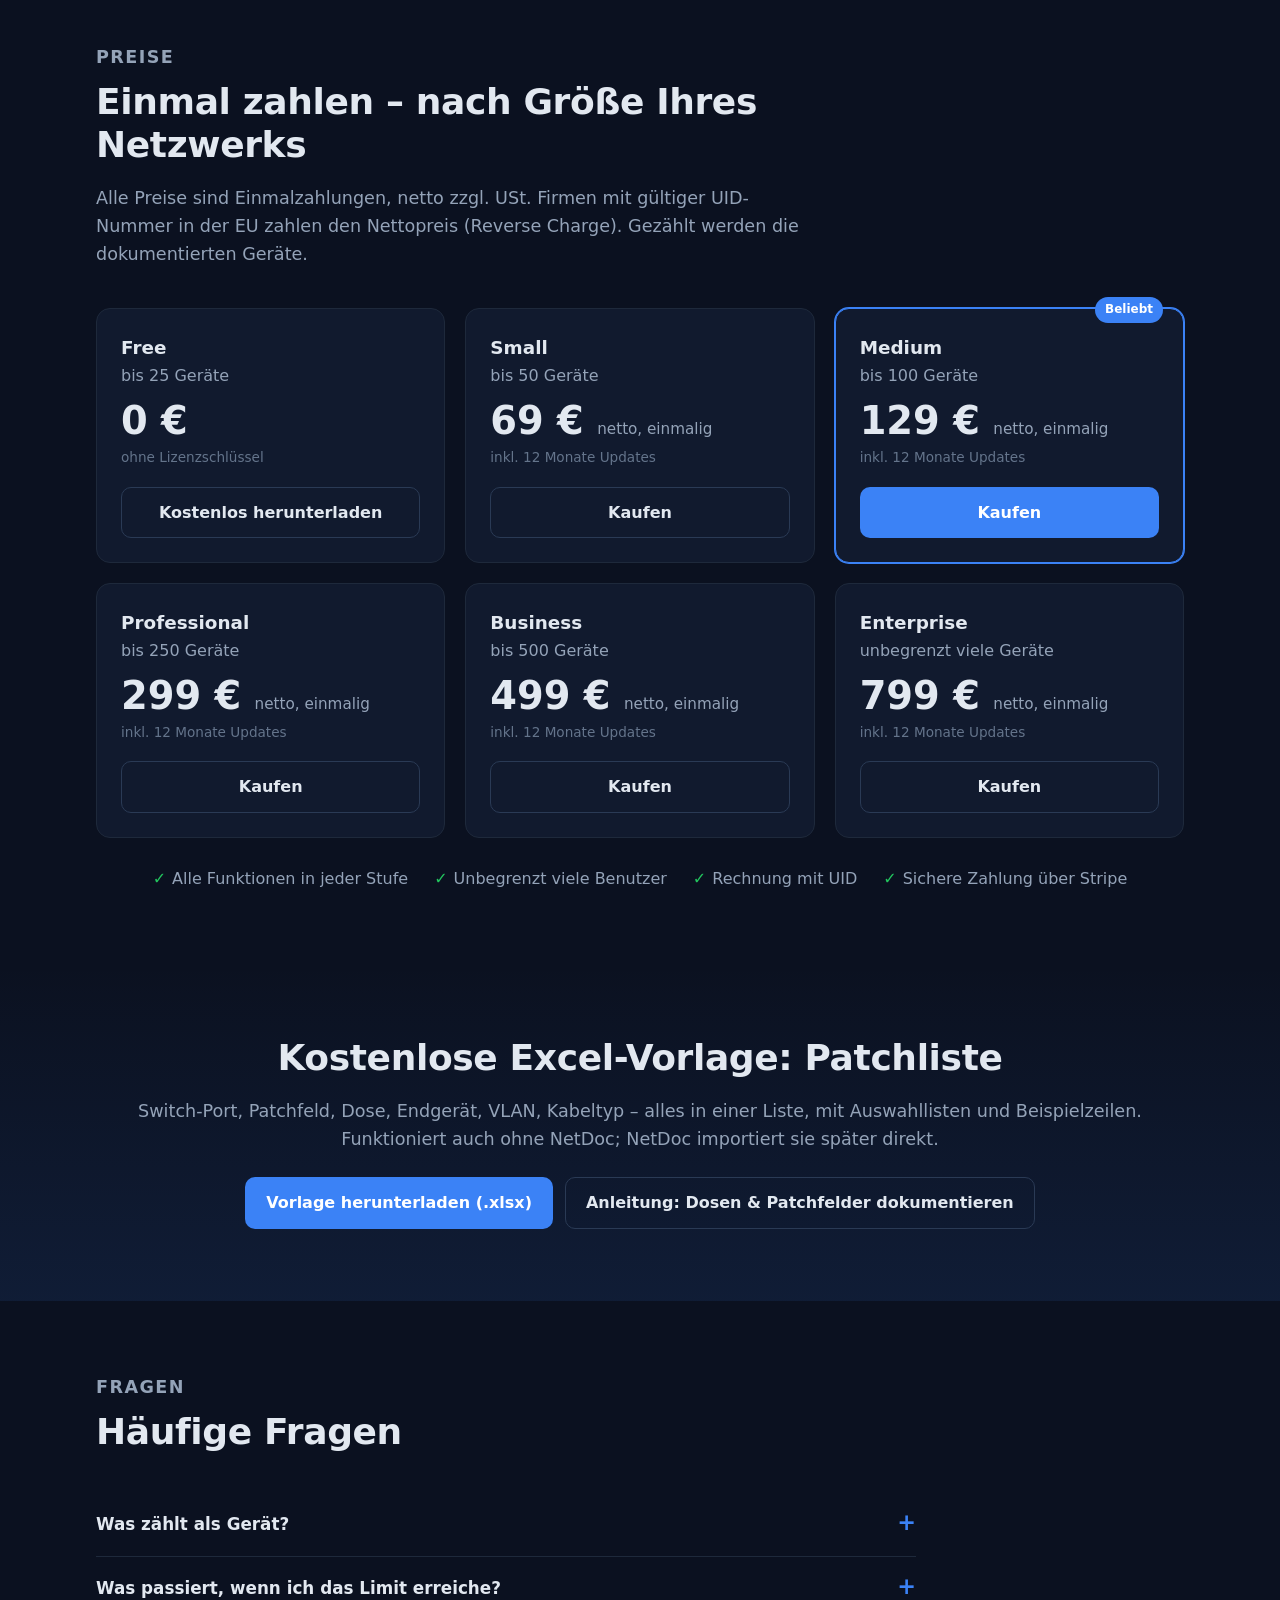
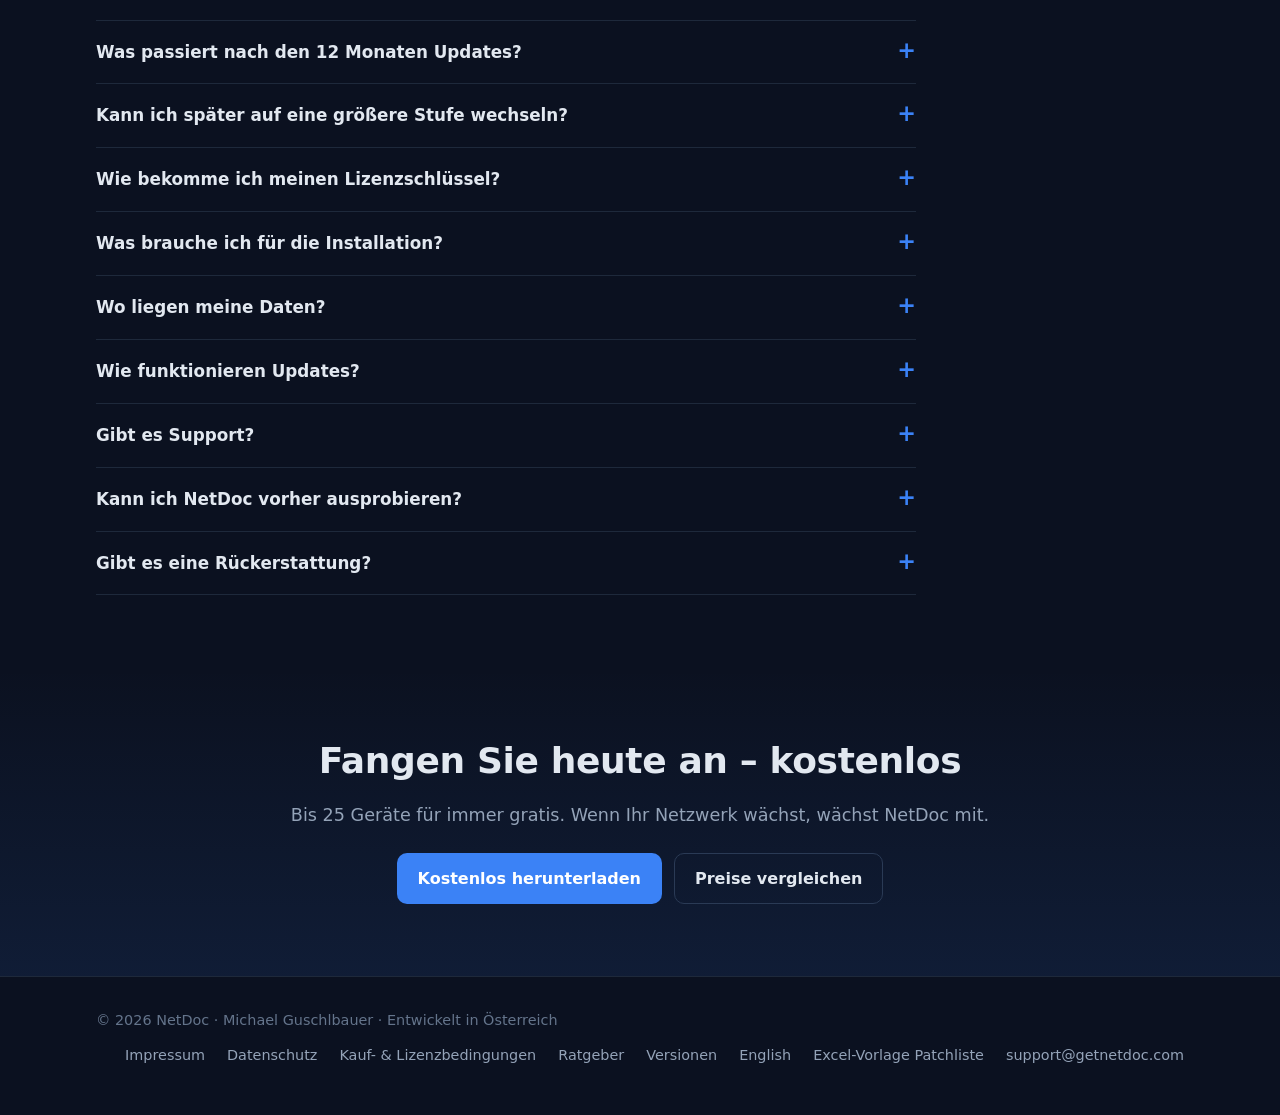
==== commit 8da2b04f: "Website aktualisiert" ====
--- a/index.html
+++ b/index.html
@@ -200,7 +200,7 @@
       <div class="section-head">
         <p class="eyebrow">Preise</p>
         <h2>Einmal zahlen – nach Größe Ihres Netzwerks</h2>
-        <p>Alle Preise sind Einmalzahlungen inklusive MwSt. Gezählt werden die dokumentierten Geräte.</p>
+        <p>Alle Preise sind Einmalzahlungen, netto zzgl. USt. Firmen mit gültiger UID-Nummer in der EU zahlen den Nettopreis (Reverse Charge). Gezählt werden die dokumentierten Geräte.</p>
       </div>
       <div class="prices">
         <div class="card price">
@@ -213,7 +213,7 @@
         <div class="card price">
           <div class="tier">Small</div>
           <div class="devices">bis 50 Geräte</div>
-          <div class="amount">49 € <small>einmalig</small></div>
+          <div class="amount">69 € <small>netto, einmalig</small></div>
           <div class="note">inkl. 12 Monate Updates</div>
           <a class="btn btn-ghost" href="#" data-checkout="small">Kaufen</a>
         </div>
@@ -221,28 +221,28 @@
           <span class="badge">Beliebt</span>
           <div class="tier">Medium</div>
           <div class="devices">bis 100 Geräte</div>
-          <div class="amount">149 € <small>einmalig</small></div>
+          <div class="amount">129 € <small>netto, einmalig</small></div>
           <div class="note">inkl. 12 Monate Updates</div>
           <a class="btn btn-primary" href="#" data-checkout="medium">Kaufen</a>
         </div>
         <div class="card price">
           <div class="tier">Professional</div>
           <div class="devices">bis 250 Geräte</div>
-          <div class="amount">299 € <small>einmalig</small></div>
+          <div class="amount">299 € <small>netto, einmalig</small></div>
           <div class="note">inkl. 12 Monate Updates</div>
           <a class="btn btn-ghost" href="#" data-checkout="professional">Kaufen</a>
         </div>
         <div class="card price">
           <div class="tier">Business</div>
           <div class="devices">bis 500 Geräte</div>
-          <div class="amount">499 € <small>einmalig</small></div>
+          <div class="amount">499 € <small>netto, einmalig</small></div>
           <div class="note">inkl. 12 Monate Updates</div>
           <a class="btn btn-ghost" href="#" data-checkout="business">Kaufen</a>
         </div>
         <div class="card price">
           <div class="tier">Enterprise</div>
           <div class="devices">unbegrenzt viele Geräte</div>
-          <div class="amount">799 € <small>einmalig</small></div>
+          <div class="amount">799 € <small>netto, einmalig</small></div>
           <div class="note">inkl. 12 Monate Updates</div>
           <a class="btn btn-ghost" href="#" data-checkout="enterprise">Kaufen</a>
         </div>
